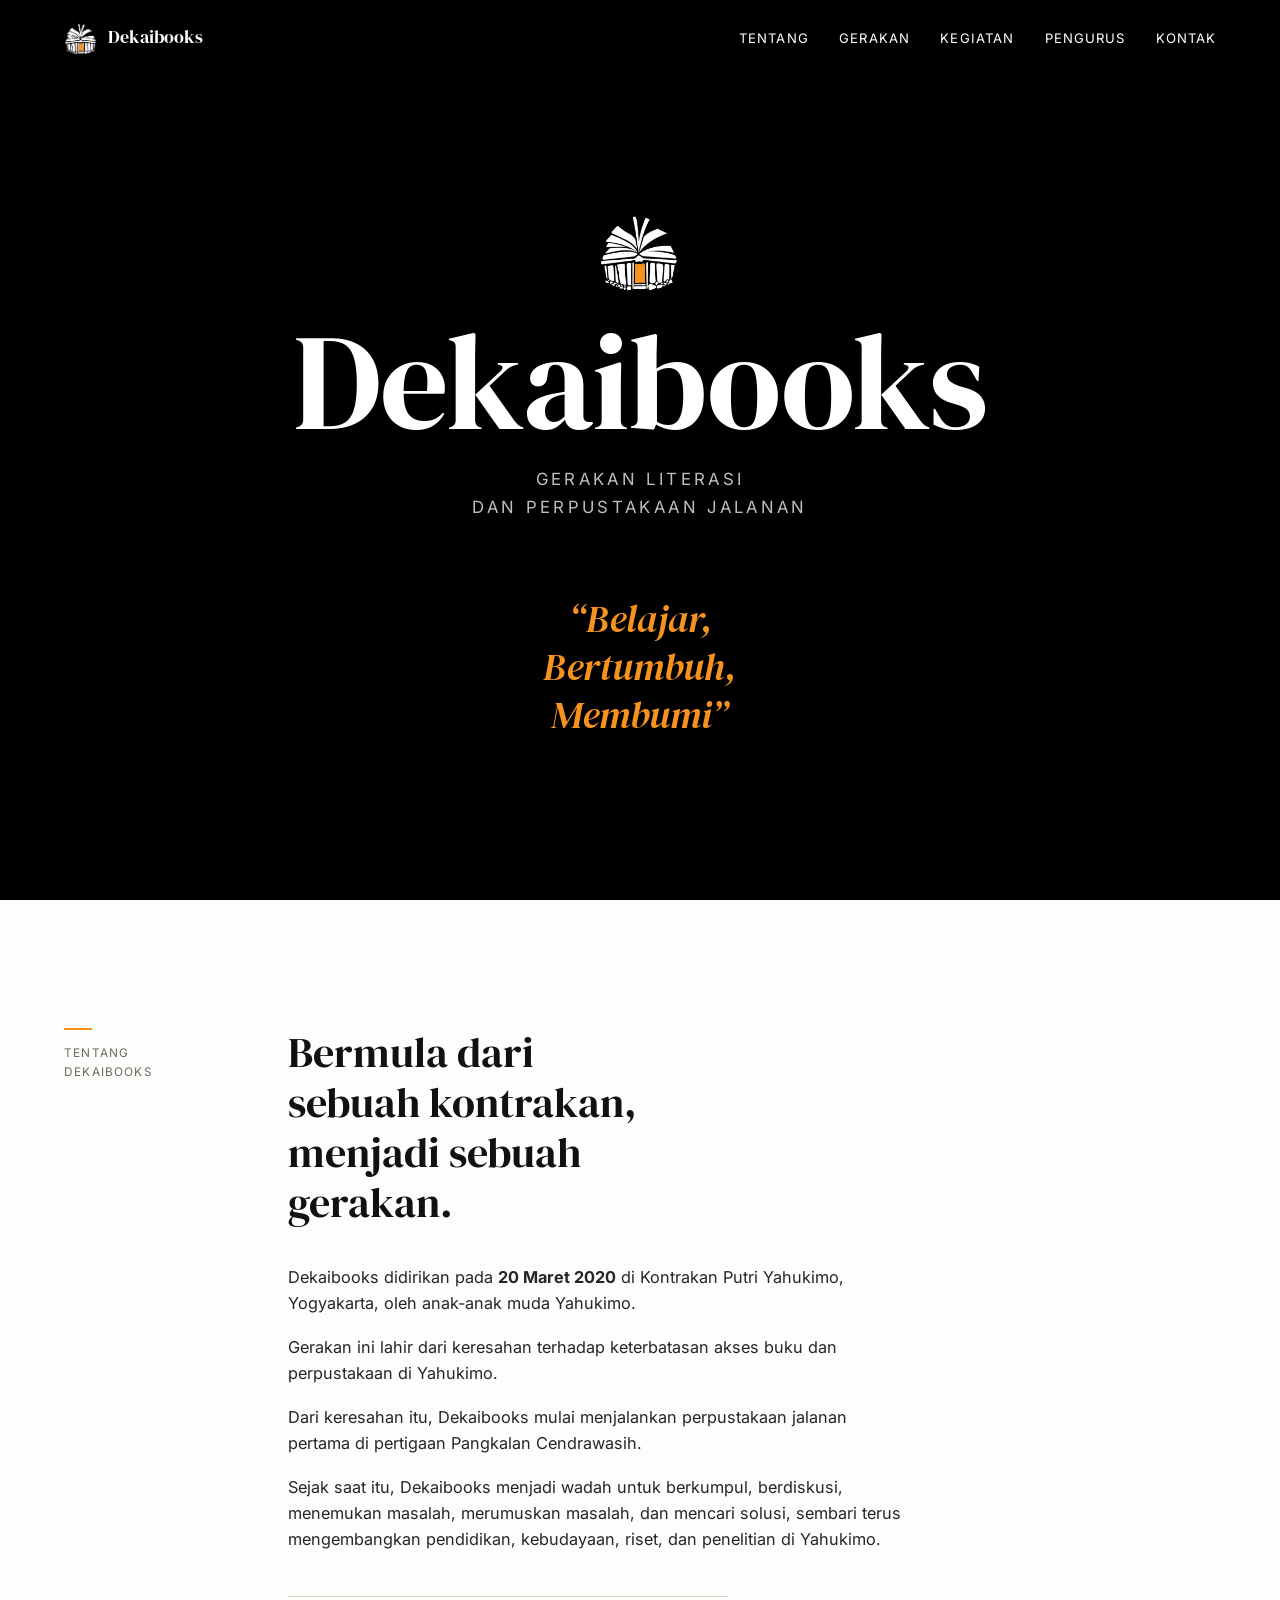
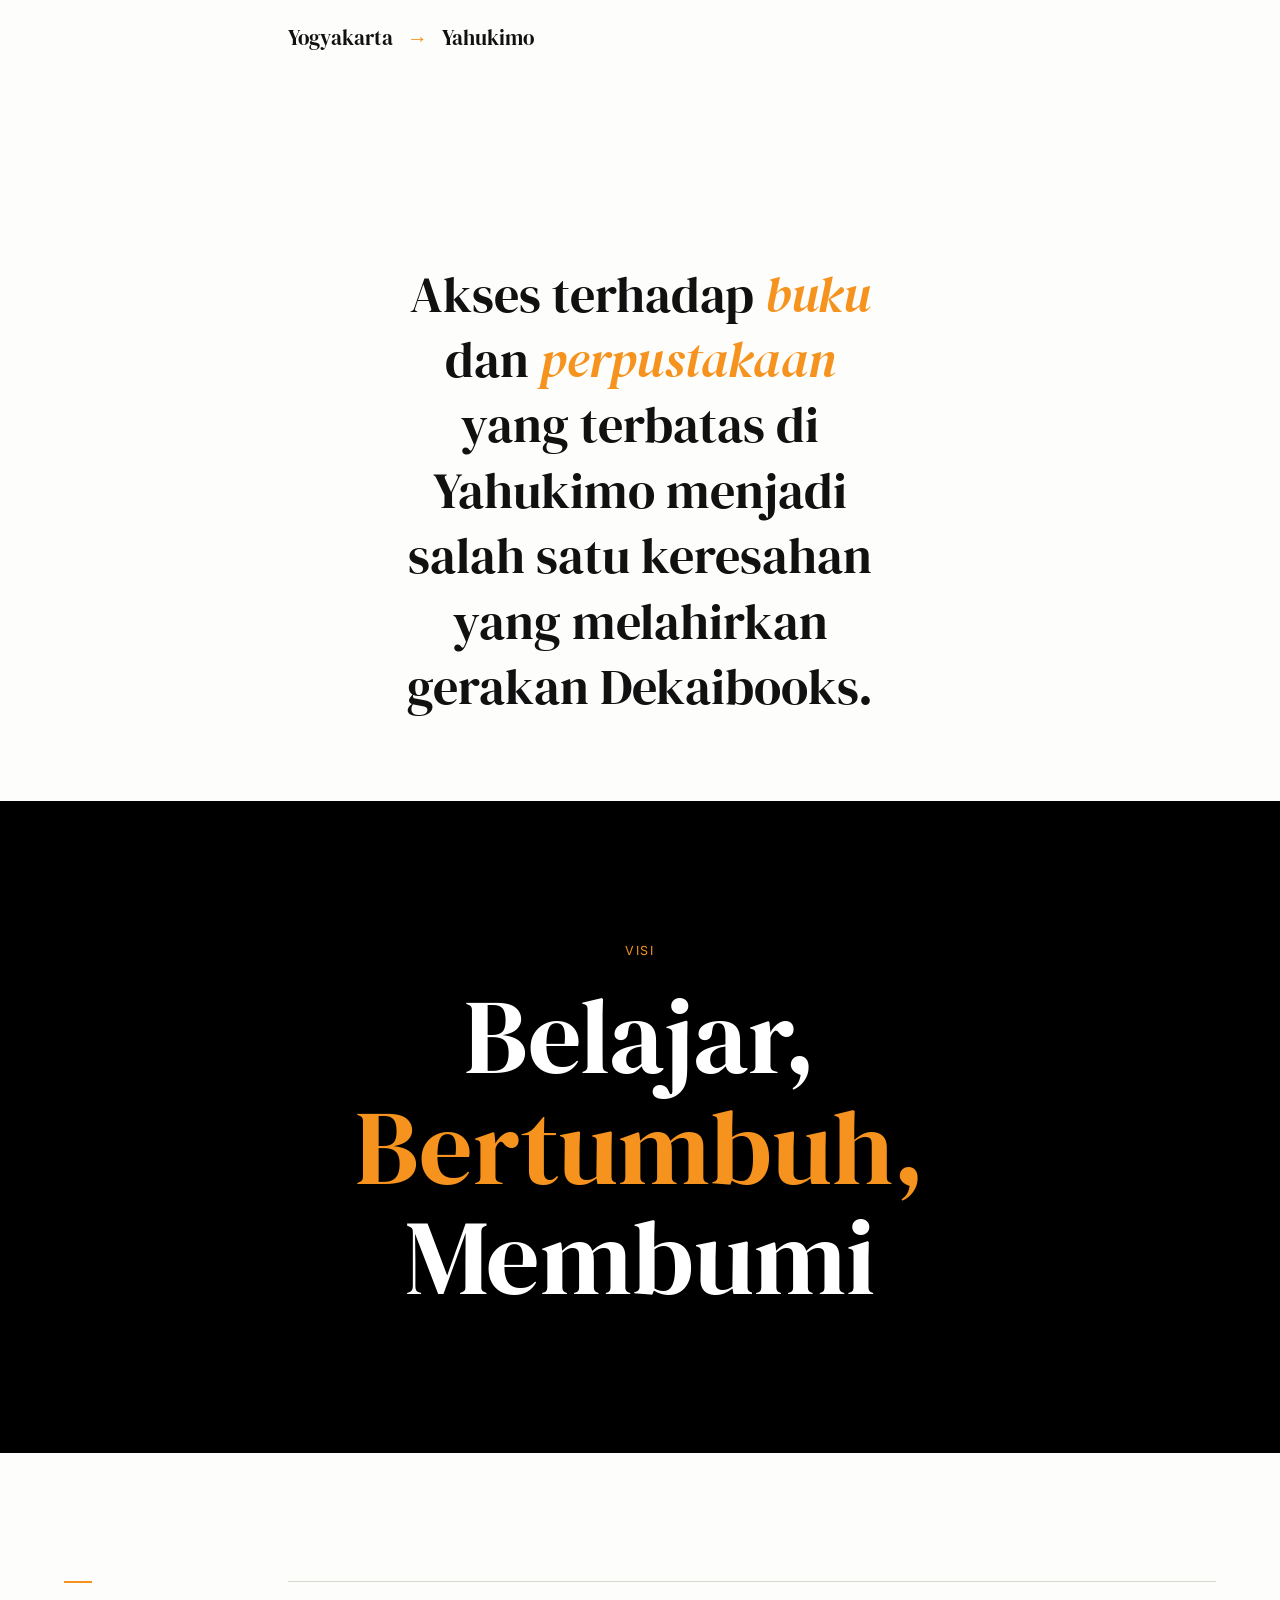
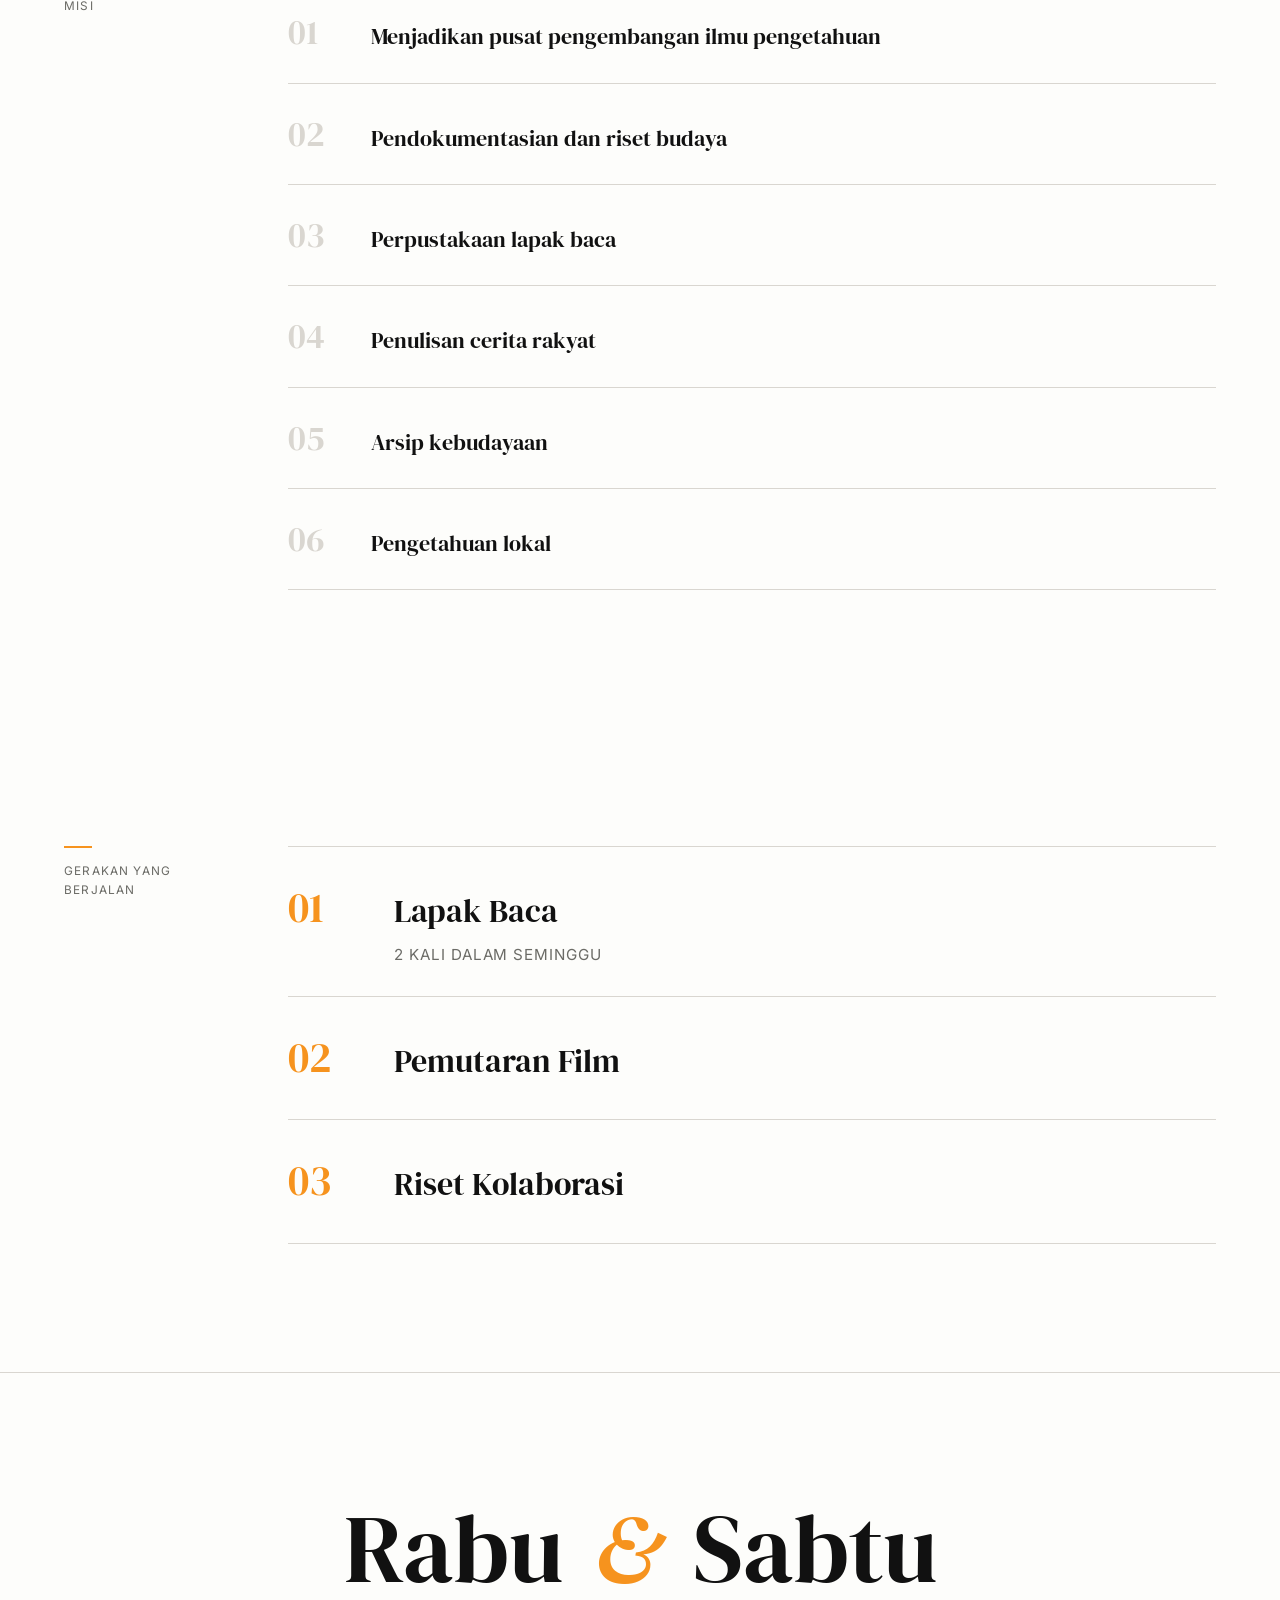
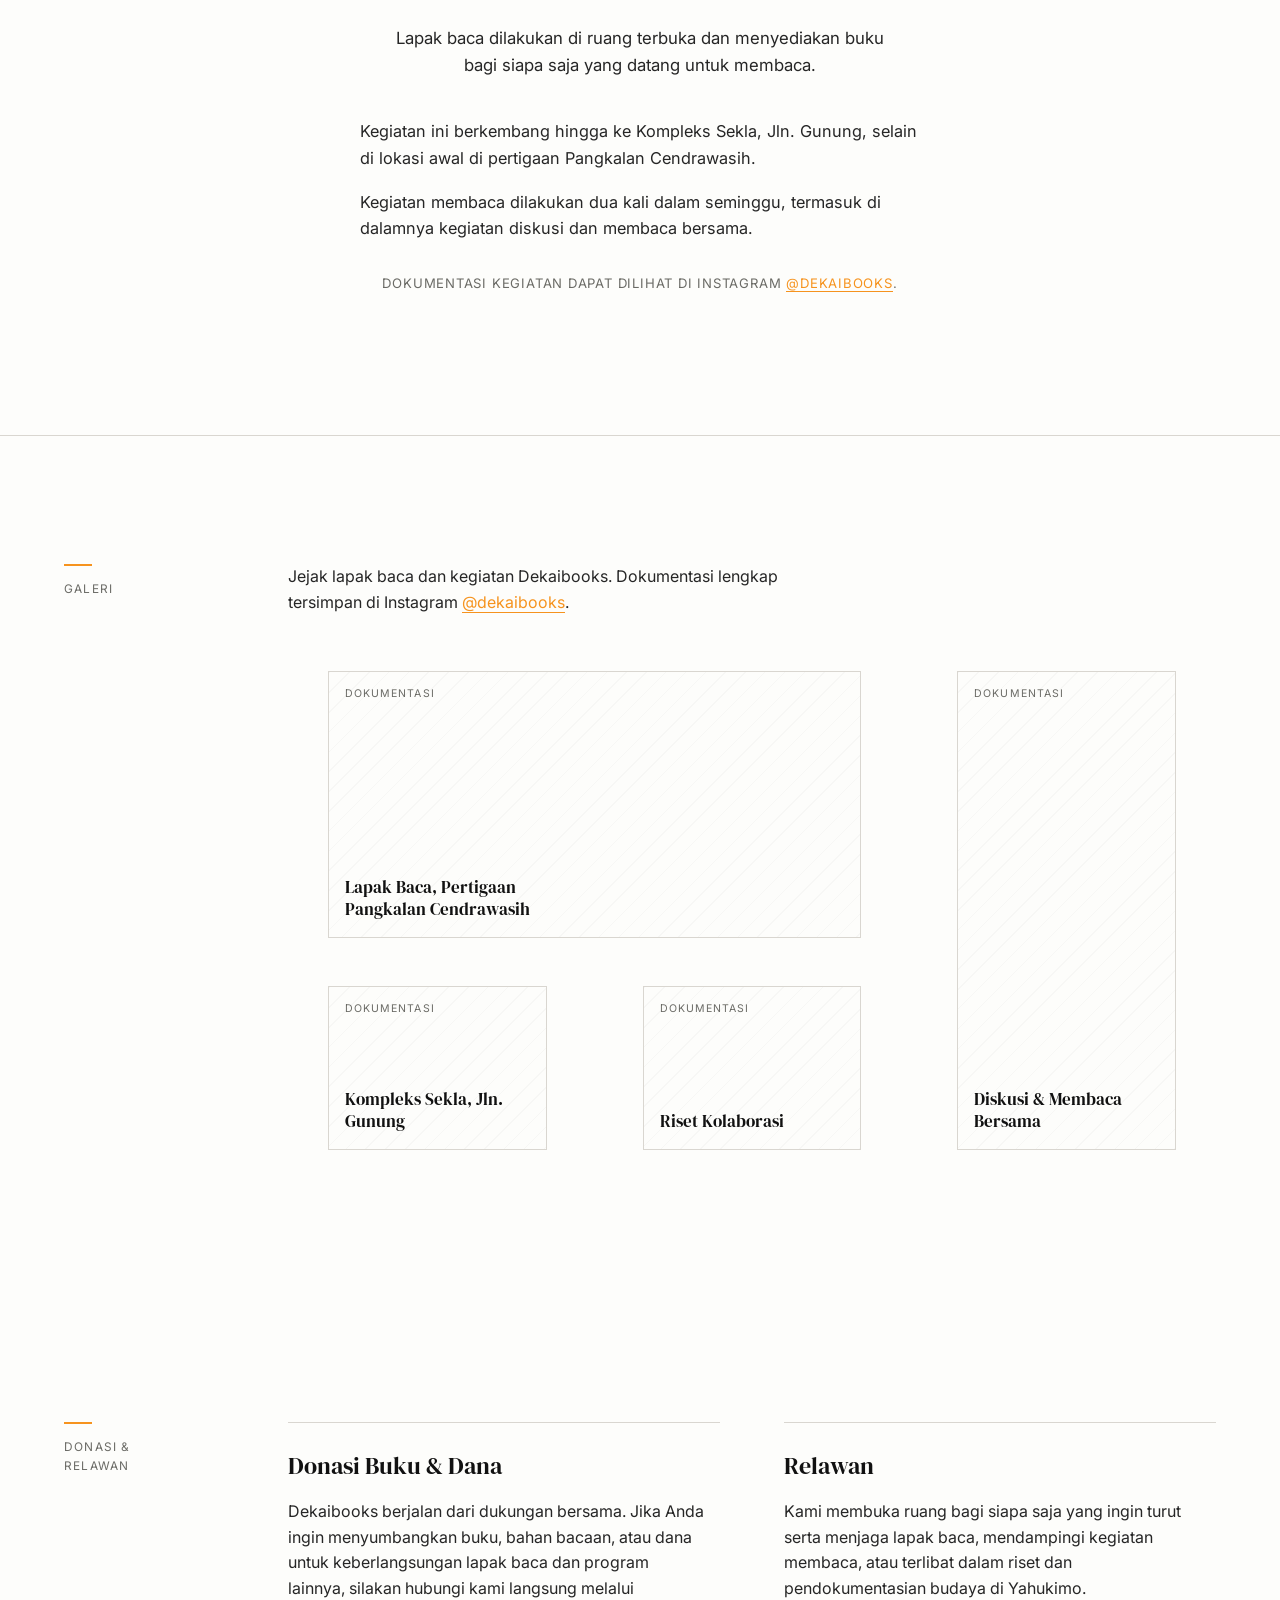
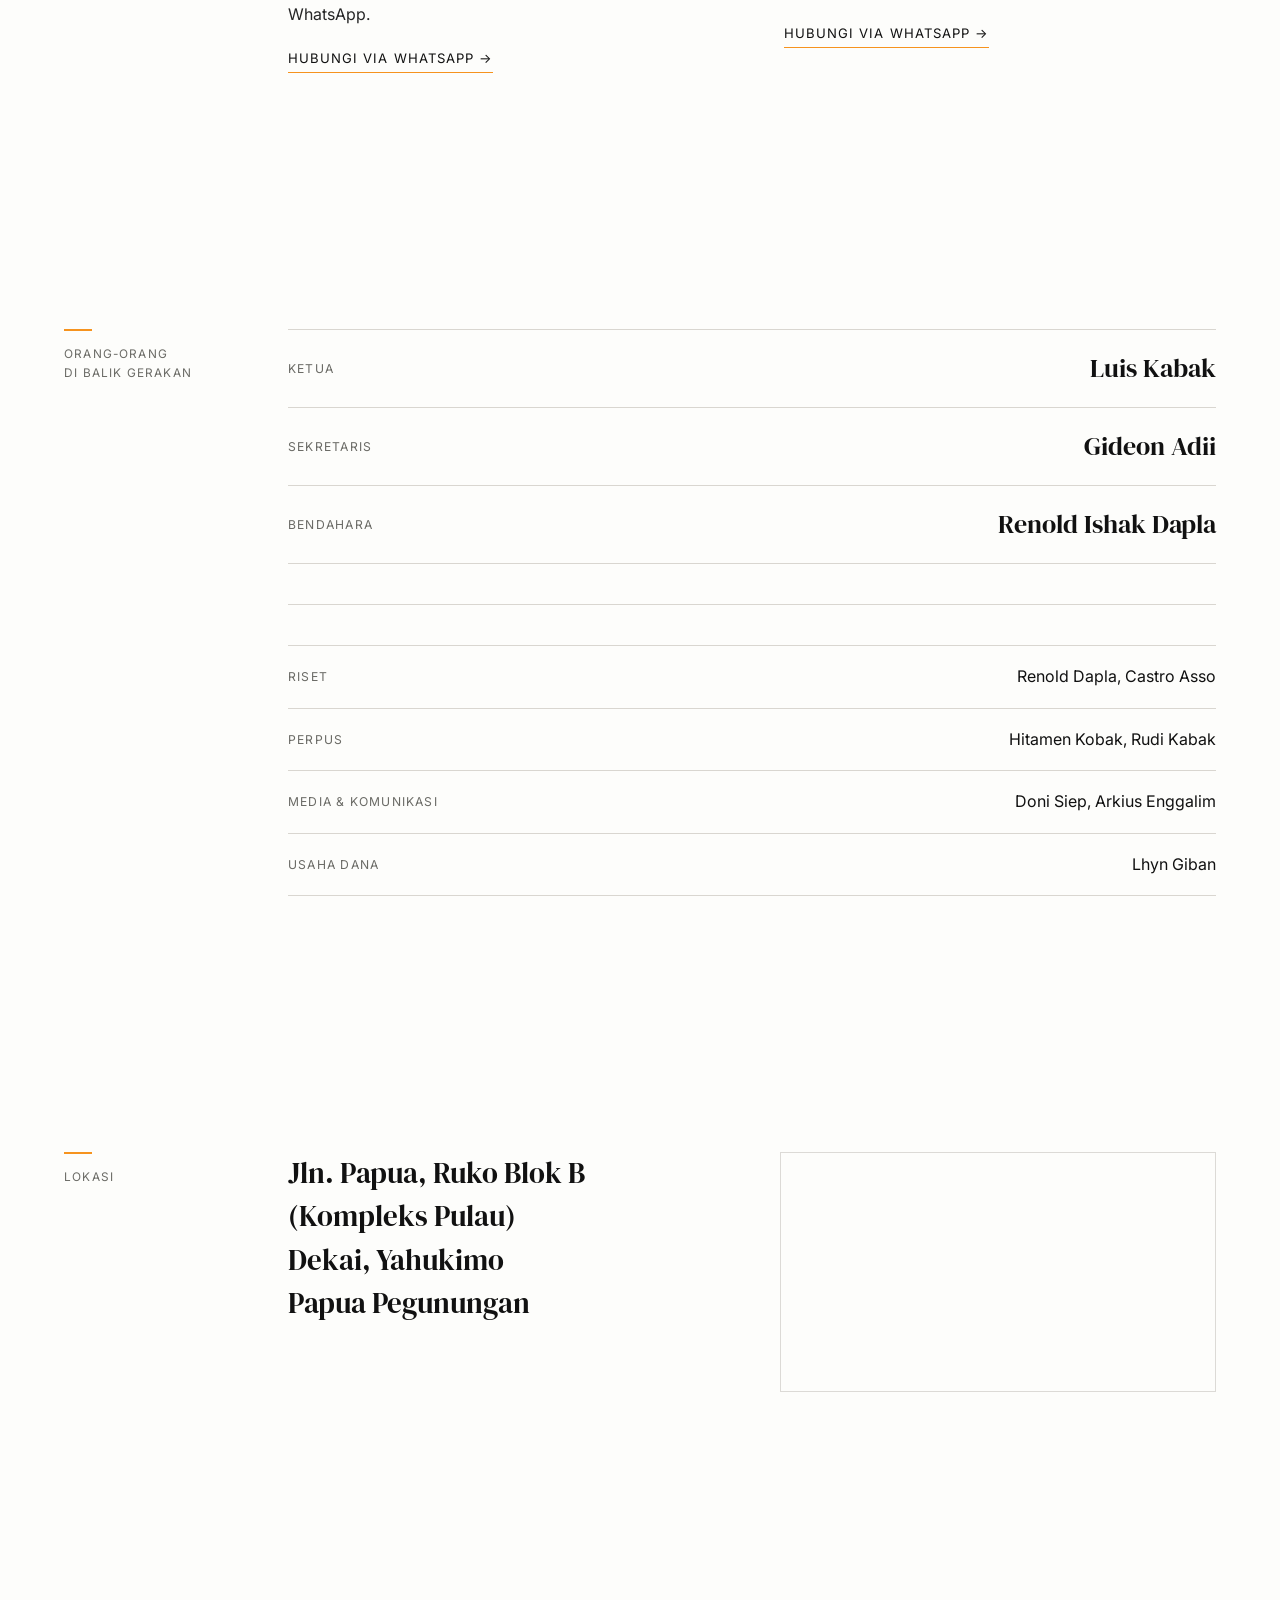
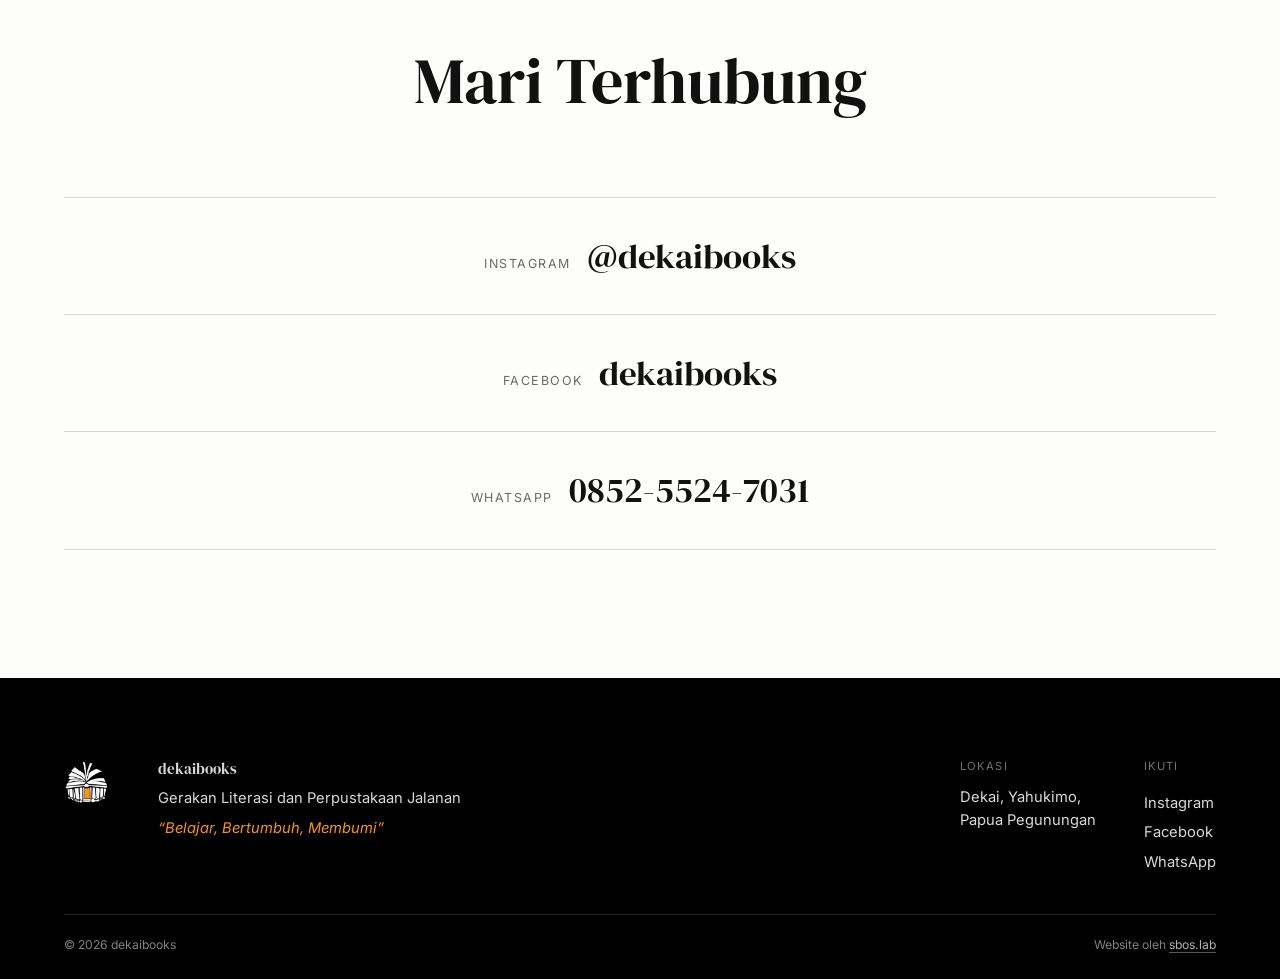
==== index.html @ f0d4ef79 "first commit" ====
<!DOCTYPE html>
<html lang="id">
<head>
<meta charset="UTF-8">
<meta name="viewport" content="width=device-width, initial-scale=1.0">
<title>Dekaibooks | Gerakan Literasi dan Perpustakaan Jalanan</title>
<meta name="description" content="Dekaibooks adalah gerakan literasi dan perpustakaan jalanan yang didirikan pada 20 Maret 2020 oleh anak-anak muda Yahukimo. Belajar, Bertumbuh, Membumi. Berlokasi di Dekai, Yahukimo, Papua Pegunungan.">
<meta name="author" content="Dekaibooks">

<meta property="og:type" content="website">
<meta property="og:title" content="Dekaibooks | Gerakan Literasi dan Perpustakaan Jalanan">
<meta property="og:description" content="Gerakan literasi dan perpustakaan jalanan dari Yahukimo, Papua Pegunungan. Belajar, Bertumbuh, Membumi.">
<meta property="og:image" content="assets/img/logo.webp">
<meta property="og:locale" content="id_ID">

<link rel="icon" type="image/webp" href="assets/img/logo.webp">
<link rel="apple-touch-icon" href="assets/img/logo.webp">

<link rel="preconnect" href="https://fonts.googleapis.com">
<link rel="preconnect" href="https://fonts.gstatic.com" crossorigin>
<link href="https://fonts.googleapis.com/css2?family=DM+Serif+Display:ital@0;1&family=Inter:wght@400;500;600&display=swap" rel="stylesheet">

<link rel="stylesheet" href="style.css">
</head>
<body>

<a class="skip-link" href="#konten">Langsung ke konten</a>

<header class="site-header" id="site-header">
  <div class="header-inner">
    <a href="#beranda" class="brand">
      <img src="assets/img/logo.webp" alt="Dekaibooks" class="brand-logo">
      <span class="brand-name">Dekaibooks</span>
    </a>

    <button class="nav-toggle" id="nav-toggle" aria-expanded="false" aria-controls="primary-nav" aria-label="Buka menu">
      <span></span><span></span><span></span>
    </button>

    <nav class="primary-nav" id="primary-nav">
      <ol>
        <li><a href="#tentang">Tentang</a></li>
        <li><a href="#gerakan">Gerakan</a></li>
        <li><a href="#kegiatan">Kegiatan</a></li>
        <li><a href="#pengurus">Pengurus</a></li>
        <li><a href="#kontak">Kontak</a></li>
      </ol>
    </nav>
  </div>
</header>

<main id="konten">

  <!-- HERO -->
  <section class="hero" id="beranda">
    <div class="hero-main">
      <img src="assets/img/logo.webp" alt="Logo Dekaibooks" class="hero-logo">
      <h1 class="hero-title">Dekaibooks</h1>
      <p class="hero-sub">Gerakan Literasi<br>dan Perpustakaan Jalanan</p>
    </div>

    <blockquote class="hero-quote">
      <span>“Belajar,</span>
      <span>Bertumbuh,</span>
      <span>Membumi”</span>
    </blockquote>
  </section>

  <!-- TENTANG -->
  <section class="section" id="tentang">
    <div class="section-grid">
      <div class="section-side">
        <span class="section-mark"></span>
        <span class="section-label">Tentang<br>Dekaibooks</span>
      </div>
      <div class="section-body">
        <h2 class="section-title">Bermula dari sebuah kontrakan,<br>menjadi sebuah gerakan.</h2>

        <div class="article-columns">
          <p>Dekaibooks didirikan pada <strong>20 Maret 2020</strong> di Kontrakan Putri Yahukimo, Yogyakarta, oleh anak-anak muda Yahukimo.</p>

          <p>Gerakan ini lahir dari keresahan terhadap keterbatasan akses buku dan perpustakaan di Yahukimo.</p>

          <p>Dari keresahan itu, Dekaibooks mulai menjalankan perpustakaan jalanan pertama di pertigaan Pangkalan Cendrawasih.</p>

          <p>Sejak saat itu, Dekaibooks menjadi wadah untuk berkumpul, berdiskusi, menemukan masalah, merumuskan masalah, dan mencari solusi, sembari terus mengembangkan pendidikan, kebudayaan, riset, dan penelitian di Yahukimo.</p>
        </div>

        <div class="route-line">
          <span>Yogyakarta</span>
          <span class="route-arrow" aria-hidden="true">&rarr;</span>
          <span>Yahukimo</span>
        </div>
      </div>
    </div>
  </section>

  <!-- KERESAHAN QUOTE -->
  <section class="section section--quote">
    <p class="big-quote">
      Akses terhadap <span class="accent">buku</span> dan <span class="accent">perpustakaan</span> yang terbatas di Yahukimo menjadi salah satu keresahan yang melahirkan gerakan Dekaibooks.
    </p>
  </section>

  <!-- VISI -->
  <section class="section section--dark" id="gerakan">
    <span class="section-kicker">Visi</span>
    <h2 class="visi-title">
      <span>Belajar,</span>
      <span>Bertumbuh,</span>
      <span>Membumi</span>
    </h2>
  </section>

  <!-- MISI -->
  <section class="section" id="misi">
    <div class="section-grid">
      <div class="section-side">
        <span class="section-mark"></span>
        <span class="section-label">Misi</span>
      </div>
      <div class="section-body">
        <ol class="misi-list">
          <li>
            <span class="misi-num">01</span>
            <span class="misi-text">Menjadikan pusat pengembangan ilmu pengetahuan</span>
          </li>
          <li>
            <span class="misi-num">02</span>
            <span class="misi-text">Pendokumentasian dan riset budaya</span>
          </li>
          <li>
            <span class="misi-num">03</span>
            <span class="misi-text">Perpustakaan lapak baca</span>
          </li>
          <li>
            <span class="misi-num">04</span>
            <span class="misi-text">Penulisan cerita rakyat</span>
          </li>
          <li>
            <span class="misi-num">05</span>
            <span class="misi-text">Arsip kebudayaan</span>
          </li>
          <li>
            <span class="misi-num">06</span>
            <span class="misi-text">Pengetahuan lokal</span>
          </li>
        </ol>
      </div>
    </div>
  </section>

  <!-- PROGRAM -->
  <section class="section" id="program">
    <div class="section-grid">
      <div class="section-side">
        <span class="section-mark"></span>
        <span class="section-label">Gerakan yang<br>Berjalan</span>
      </div>
      <div class="section-body">
        <div class="program-row">
          <span class="program-num">01</span>
          <div class="program-info">
            <h3>Lapak Baca</h3>
            <p>2 kali dalam seminggu</p>
          </div>
        </div>
        <div class="program-row">
          <span class="program-num">02</span>
          <div class="program-info">
            <h3>Pemutaran Film</h3>
          </div>
        </div>
        <div class="program-row">
          <span class="program-num">03</span>
          <div class="program-info">
            <h3>Riset Kolaborasi</h3>
          </div>
        </div>
      </div>
    </div>
  </section>

  <!-- LAPAK BACA -->
  <section class="section section--lapak" id="kegiatan">
    <div class="lapak-days">
      <span>Rabu</span>
      <span class="lapak-and">&amp;</span>
      <span>Sabtu</span>
    </div>

    <p class="lapak-caption">
      Lapak baca dilakukan di ruang terbuka dan menyediakan buku bagi siapa saja yang datang untuk membaca.
    </p>

    <div class="article-columns lapak-detail">
      <p>Kegiatan ini berkembang hingga ke Kompleks Sekla, Jln. Gunung, selain di lokasi awal di pertigaan Pangkalan Cendrawasih.</p>
      <p>Kegiatan membaca dilakukan dua kali dalam seminggu, termasuk di dalamnya kegiatan diskusi dan membaca bersama.</p>
    </div>

    <p class="lapak-note">Dokumentasi kegiatan dapat dilihat di Instagram <a href="https://www.instagram.com/dekaibooks" target="_blank" rel="noopener">@dekaibooks</a>.</p>
  </section>

  <!-- GALERI -->
  <section class="section" id="galeri">
    <div class="section-grid">
      <div class="section-side">
        <span class="section-mark"></span>
        <span class="section-label">Galeri</span>
      </div>
      <div class="section-body">
        <p class="galeri-intro">Jejak lapak baca dan kegiatan Dekaibooks. Dokumentasi lengkap tersimpan di Instagram <a href="https://www.instagram.com/dekaibooks" target="_blank" rel="noopener">@dekaibooks</a>.</p>

        <div class="gallery-grid">
          <figure class="gallery-frame gallery-frame--wide">
            <figcaption>Lapak Baca, Pertigaan Pangkalan Cendrawasih</figcaption>
          </figure>
          <figure class="gallery-frame gallery-frame--tall">
            <figcaption>Diskusi &amp; Membaca Bersama</figcaption>
          </figure>
          <figure class="gallery-frame">
            <figcaption>Kompleks Sekla, Jln. Gunung</figcaption>
          </figure>
          <figure class="gallery-frame">
            <figcaption>Riset Kolaborasi</figcaption>
          </figure>
        </div>
      </div>
    </div>
  </section>

  <!-- DONASI & RELAWAN -->
  <section class="section" id="dukung">
    <div class="section-grid">
      <div class="section-side">
        <span class="section-mark"></span>
        <span class="section-label">Donasi &amp;<br>Relawan</span>
      </div>
      <div class="section-body">
        <div class="dukung-columns">
          <article class="dukung-item">
            <h3>Donasi Buku &amp; Dana</h3>
            <p>Dekaibooks berjalan dari dukungan bersama. Jika Anda ingin menyumbangkan buku, bahan bacaan, atau dana untuk keberlangsungan lapak baca dan program lainnya, silakan hubungi kami langsung melalui WhatsApp.</p>
            <a class="text-link" href="https://wa.me/6285255247031" target="_blank" rel="noopener">Hubungi via WhatsApp &rarr;</a>
          </article>
          <article class="dukung-item">
            <h3>Relawan</h3>
            <p>Kami membuka ruang bagi siapa saja yang ingin turut serta menjaga lapak baca, mendampingi kegiatan membaca, atau terlibat dalam riset dan pendokumentasian budaya di Yahukimo.</p>
            <a class="text-link" href="https://wa.me/6285255247031" target="_blank" rel="noopener">Hubungi via WhatsApp &rarr;</a>
          </article>
        </div>
      </div>
    </div>
  </section>

  <!-- PENGURUS -->
  <section class="section" id="pengurus">
    <div class="section-grid">
      <div class="section-side">
        <span class="section-mark"></span>
        <span class="section-label">Orang-orang<br>di Balik Gerakan</span>
      </div>
      <div class="section-body">
        <ul class="pengurus-core">
          <li><span class="pengurus-role">Ketua</span><span class="pengurus-name">Luis Kabak</span></li>
          <li><span class="pengurus-role">Sekretaris</span><span class="pengurus-name">Gideon Adii</span></li>
          <li><span class="pengurus-role">Bendahara</span><span class="pengurus-name">Renold Ishak Dapla</span></li>
        </ul>

        <hr class="rule">

        <ul class="pengurus-bidang">
          <li>
            <span class="pengurus-role">Riset</span>
            <span class="pengurus-name">Renold Dapla, Castro Asso</span>
          </li>
          <li>
            <span class="pengurus-role">Perpus</span>
            <span class="pengurus-name">Hitamen Kobak, Rudi Kabak</span>
          </li>
          <li>
            <span class="pengurus-role">Media &amp; Komunikasi</span>
            <span class="pengurus-name">Doni Siep, Arkius Enggalim</span>
          </li>
          <li>
            <span class="pengurus-role">Usaha Dana</span>
            <span class="pengurus-name">Lhyn Giban</span>
          </li>
        </ul>
      </div>
    </div>
  </section>

  <!-- LOKASI -->
  <section class="section" id="lokasi">
    <div class="section-grid">
      <div class="section-side">
        <span class="section-mark"></span>
        <span class="section-label">Lokasi</span>
      </div>
      <div class="section-body lokasi-body">
        <address>
          Jln. Papua, Ruko Blok B<br>
          (Kompleks Pulau)<br>
          Dekai, Yahukimo<br>
          Papua Pegunungan
        </address>

        <div class="map-frame">
          <iframe
            title="Peta lokasi Dekaibooks"
            src="https://www.openstreetmap.org/export/embed.html?bbox=139.75%2C-4.25%2C139.79%2C-4.21&layer=mapnik"
            loading="lazy"
            referrerpolicy="no-referrer-when-downgrade">
          </iframe>
        </div>
      </div>
    </div>
  </section>

  <!-- KONTAK -->
  <section class="section section--kontak" id="kontak">
    <h2 class="kontak-title">Mari Terhubung</h2>

    <ul class="kontak-list">
      <li>
        <a href="https://www.instagram.com/dekaibooks" target="_blank" rel="noopener">
          <span class="kontak-label">Instagram</span>
          <span class="kontak-value">@dekaibooks</span>
        </a>
      </li>
      <li>
        <a href="https://www.facebook.com/dekaibooks/" target="_blank" rel="noopener">
          <span class="kontak-label">Facebook</span>
          <span class="kontak-value">dekaibooks</span>
        </a>
      </li>
      <li>
        <a href="https://wa.me/6285255247031" target="_blank" rel="noopener">
          <span class="kontak-label">WhatsApp</span>
          <span class="kontak-value">0852-5524-7031</span>
        </a>
      </li>
    </ul>
  </section>

</main>

<footer class="site-footer">
  <div class="footer-inner">
    <img src="assets/img/logo.webp" alt="Dekaibooks" class="footer-logo">

    <div class="footer-text">
      <p class="footer-name">dekaibooks</p>
      <p>Gerakan Literasi dan Perpustakaan Jalanan</p>
      <p class="footer-tagline">&ldquo;Belajar, Bertumbuh, Membumi&rdquo;</p>
    </div>

    <div class="footer-location">
      <span class="footer-label">Lokasi</span>
      <p>Dekai, Yahukimo,<br>Papua Pegunungan</p>
    </div>

    <div class="footer-social">
      <span class="footer-label">Ikuti</span>
      <a href="https://www.instagram.com/dekaibooks" target="_blank" rel="noopener">Instagram</a>
      <a href="https://www.facebook.com/dekaibooks/" target="_blank" rel="noopener">Facebook</a>
      <a href="https://wa.me/6285255247031" target="_blank" rel="noopener">WhatsApp</a>
    </div>
  </div>

  <div class="footer-bottom">
    <span>&copy; 2026 dekaibooks</span>
    <span class="footer-credit">Website oleh <a href="https://projectbos.web.id" target="_blank" rel="noopener">sbos.lab</a></span>
  </div>
</footer>

<!-- FLOATING SOCIAL -->
<div class="float-social" id="float-social">
  <a href="https://wa.me/6285255247031" target="_blank" rel="noopener" class="float-btn float-btn--wa" aria-label="Chat WhatsApp">
    <svg viewBox="0 0 24 24" aria-hidden="true"><path d="M17.5 14.4c-.3-.1-1.7-.9-2-.9-.3-.1-.5-.1-.7.1-.2.3-.8.9-.9 1.1-.2.2-.3.2-.6.1-.3-.1-1.2-.5-2.3-1.5-.9-.8-1.4-1.7-1.6-2-.2-.3 0-.5.1-.6.1-.1.3-.3.4-.5.1-.1.2-.3.3-.4.1-.2 0-.4 0-.5C10.1 9 9.6 7.8 9.4 7.3c-.2-.4-.4-.4-.6-.4h-.5c-.2 0-.5.1-.7.3-.3.3-1 1-1 2.4s1 2.8 1.2 3c.1.2 2 3.1 4.9 4.3.7.3 1.2.5 1.6.6.7.2 1.3.2 1.8.1.5-.1 1.7-.7 2-1.4.2-.7.2-1.2.1-1.4-.1-.1-.3-.2-.6-.3z"/><path d="M12 2C6.5 2 2 6.5 2 12c0 1.9.5 3.7 1.5 5.3L2 22l4.8-1.5c1.5.8 3.3 1.3 5.2 1.3 5.5 0 10-4.5 10-10S17.5 2 12 2zm0 18.2c-1.7 0-3.4-.5-4.8-1.3l-.3-.2-3.1.9.9-3-.2-.3C3.6 14.6 3 13.3 3 12c0-5 4-9 9-9s9 4 9 9-4 9-9 9z"/></svg>
  </a>
  <a href="https://www.instagram.com/dekaibooks" target="_blank" rel="noopener" class="float-btn float-btn--ig" aria-label="Instagram Dekaibooks">
    <svg viewBox="0 0 24 24" aria-hidden="true"><rect x="3" y="3" width="18" height="18" rx="5" fill="none" stroke="currentColor" stroke-width="1.6"/><circle cx="12" cy="12" r="4.2" fill="none" stroke="currentColor" stroke-width="1.6"/><circle cx="17.3" cy="6.7" r="1.1"/></svg>
  </a>
  <a href="https://www.facebook.com/dekaibooks/" target="_blank" rel="noopener" class="float-btn float-btn--fb" aria-label="Facebook Dekaibooks">
    <svg viewBox="0 0 24 24" aria-hidden="true"><path d="M14.5 21v-7.5H17l.4-3H14.5V8.4c0-.9.2-1.5 1.5-1.5H17.5V4.2C17.2 4.1 16.2 4 15 4c-2.4 0-4 1.5-4 4.1V10.5H8.5v3H11V21h3.5z"/></svg>
  </a>
</div>

<script src="script.js"></script>
</body>
</html>
---- style.css ----
/* ==========================================================================
   Dekaibooks · Editorial / Literary Community Profile
   ========================================================================== */

:root {
  --orange: #f6931e;
  --black: #000000;
  --white: #ffffff;
  --ink: #111111;
  --paper: #fdfdfb;
  --line: #d9d6d0;
  --muted: #6b6b66;

  --font-head: "DM Serif Display", "Georgia", serif;
  --font-body: "Inter", -apple-system, BlinkMacSystemFont, sans-serif;

  --gutter: clamp(20px, 5vw, 64px);
  --header-h: 76px;
  --ease: cubic-bezier(.22, .61, .36, 1);
}

* { box-sizing: border-box; }

html {
  scroll-behavior: smooth;
}

body {
  margin: 0;
  background: var(--paper);
  color: var(--ink);
  font-family: var(--font-body);
  font-size: 16px;
  line-height: 1.6;
  -webkit-font-smoothing: antialiased;
  overflow-x: hidden;
}

img { max-width: 100%; display: block; }

a { color: inherit; text-decoration: none; }

ul, ol { margin: 0; padding: 0; list-style: none; }

h1, h2, h3 {
  font-family: var(--font-head);
  font-weight: 400;
  margin: 0;
}

address { font-style: normal; }

.skip-link {
  position: absolute;
  left: -9999px;
  top: 0;
  background: var(--orange);
  color: var(--black);
  padding: 10px 16px;
  z-index: 999;
}
.skip-link:focus { left: 12px; top: 12px; }

/* ---------------------------------- Header ---------------------------------- */

.site-header {
  position: fixed;
  top: 0; left: 0; right: 0;
  z-index: 200;
  height: var(--header-h);
  background: var(--black);
  color: var(--white);
  border-bottom: 1px solid transparent;
  transition: border-color .4s var(--ease);
}

.site-header.is-scrolled {
  border-bottom-color: rgba(255, 255, 255, .18);
}

.header-inner {
  max-width: 1320px;
  margin: 0 auto;
  height: 100%;
  padding: 0 var(--gutter);
  display: flex;
  align-items: center;
  justify-content: space-between;
}

.brand {
  display: flex;
  align-items: center;
  gap: 10px;
}
.brand-logo {
  height: 34px;
  width: 34px;
  object-fit: contain;
}
.brand-name {
  font-family: var(--font-head);
  font-size: 1.1rem;
  letter-spacing: .01em;
}

.primary-nav ol {
  display: flex;
  gap: clamp(18px, 2.4vw, 34px);
}
.primary-nav a {
  font-size: .82rem;
  text-transform: uppercase;
  letter-spacing: .08em;
  position: relative;
  padding-bottom: 4px;
}
.primary-nav a::after {
  content: "";
  position: absolute;
  left: 0; bottom: 0;
  height: 1px;
  width: 0%;
  background: currentColor;
  transition: width .35s var(--ease);
}
.primary-nav a:hover::after,
.primary-nav a:focus-visible::after { width: 100%; }

.nav-toggle {
  display: none;
  flex-direction: column;
  justify-content: center;
  gap: 5px;
  width: 40px;
  height: 40px;
  background: none;
  border: 1px solid currentColor;
  cursor: pointer;
}
.nav-toggle span {
  display: block;
  height: 1px;
  width: 18px;
  margin: 0 auto;
  background: currentColor;
  transition: transform .3s var(--ease), opacity .3s var(--ease);
}
.nav-toggle[aria-expanded="true"] span:nth-child(1) { transform: translateY(6px) rotate(45deg); }
.nav-toggle[aria-expanded="true"] span:nth-child(2) { opacity: 0; }
.nav-toggle[aria-expanded="true"] span:nth-child(3) { transform: translateY(-6px) rotate(-45deg); }

/* ---------------------------------- Hero ---------------------------------- */

.hero {
  position: relative;
  min-height: 100svh;
  background: var(--black);
  color: var(--white);
  display: flex;
  flex-direction: column;
  align-items: center;
  justify-content: center;
  gap: clamp(28px, 6vw, 56px);
  padding: calc(var(--header-h) + 28px) var(--gutter) 56px;
}

.hero-main {
  text-align: center;
  padding: 0;
}
.hero-logo {
  height: 84px;
  width: 84px;
  object-fit: contain;
  margin: 0 auto 24px;
  opacity: 0;
  transform: translateY(10px);
  animation: fadeUp .8s var(--ease) .1s forwards;
}
.hero-title {
  font-size: clamp(3.2rem, 11vw, 8.5rem);
  line-height: .95;
  letter-spacing: -.01em;
  opacity: 0;
  transform: translateY(16px);
  animation: fadeUp .8s var(--ease) .25s forwards;
}
.hero-sub {
  margin-top: 18px;
  font-family: var(--font-body);
  font-size: clamp(.85rem, 1.6vw, 1.05rem);
  text-transform: uppercase;
  letter-spacing: .2em;
  line-height: 1.7;
  color: rgba(255,255,255,.75);
  opacity: 0;
  transform: translateY(16px);
  animation: fadeUp .8s var(--ease) .4s forwards;
}

.hero-quote {
  margin: 0 auto;
  text-align: center;
  font-family: var(--font-head);
  font-style: italic;
  font-size: clamp(1.4rem, 3.4vw, 2.4rem);
  line-height: 1.25;
  color: var(--orange);
  display: flex;
  flex-direction: column;
}

@keyframes fadeUp {
  to { opacity: 1; transform: translateY(0); }
}

/* ---------------------------------- Section shell ---------------------------------- */

.section {
  padding: clamp(64px, 11vw, 128px) var(--gutter);
  max-width: 1320px;
  margin: 0 auto;
}

.section-grid {
  display: grid;
  grid-template-columns: 160px 1fr;
  gap: clamp(24px, 5vw, 72px);
}

.section-side {
  display: flex;
  flex-direction: column;
  gap: 14px;
}
.section-mark {
  width: 28px;
  height: 2px;
  background: var(--orange);
}
.section-label {
  font-size: .74rem;
  text-transform: uppercase;
  letter-spacing: .1em;
  color: var(--muted);
}
.section-kicker {
  display: block;
  font-size: .78rem;
  text-transform: uppercase;
  letter-spacing: .14em;
  color: var(--orange);
  margin-bottom: 20px;
}

.section-title {
  font-size: clamp(1.7rem, 3.4vw, 2.6rem);
  line-height: 1.2;
  max-width: 18ch;
  margin-bottom: 36px;
}

.article-columns {
  columns: 1;
  max-width: 62ch;
}
.article-columns p {
  margin: 0 0 1.1em;
  font-size: 1.02rem;
  color: #262626;
}
.article-columns p:last-child { margin-bottom: 0; }

.route-line {
  margin-top: 44px;
  display: flex;
  align-items: center;
  gap: 14px;
  font-family: var(--font-head);
  font-size: 1.3rem;
  padding-top: 24px;
  border-top: 1px solid var(--line);
  max-width: 40ch;
}
.route-arrow { color: var(--orange); }

.rule {
  border: none;
  border-top: 1px solid var(--line);
  margin: 40px 0;
}

/* fade-in-on-scroll target */
.reveal {
  opacity: 0;
  transform: translateY(22px);
  transition: opacity .6s var(--ease), transform .6s var(--ease);
}
.reveal.is-visible {
  opacity: 1;
  transform: translateY(0);
}

/* ---------------------------------- Quote section ---------------------------------- */

.section--quote {
  padding-top: clamp(40px, 8vw, 80px);
  padding-bottom: clamp(40px, 8vw, 80px);
}
.big-quote {
  font-family: var(--font-head);
  font-size: clamp(1.6rem, 4.6vw, 3.1rem);
  line-height: 1.32;
  max-width: 20ch;
  margin: 0 auto;
  text-align: center;
}
.big-quote .accent {
  color: var(--orange);
  font-style: italic;
}

/* ---------------------------------- Visi (dark) ---------------------------------- */

.section--dark {
  max-width: none;
  background: var(--black);
  color: var(--white);
  text-align: center;
  padding-top: clamp(72px, 12vw, 140px);
  padding-bottom: clamp(72px, 12vw, 140px);
}
.visi-title {
  font-size: clamp(2.6rem, 9vw, 6.6rem);
  line-height: 1.05;
  display: flex;
  flex-direction: column;
  gap: 0;
}
.visi-title span:nth-child(2) { color: var(--orange); }

/* ---------------------------------- Misi ---------------------------------- */

.misi-list li {
  display: flex;
  align-items: baseline;
  gap: clamp(16px, 4vw, 40px);
  padding: 22px 0;
  border-top: 1px solid var(--line);
}
.misi-list li:last-child { border-bottom: 1px solid var(--line); }
.misi-num {
  font-family: var(--font-head);
  font-size: clamp(1.6rem, 3vw, 2.2rem);
  color: var(--line);
  min-width: 2.4ch;
  transition: color .35s var(--ease);
}
.misi-text {
  font-size: clamp(1.1rem, 2vw, 1.4rem);
  font-family: var(--font-head);
}
.misi-list li:hover .misi-num,
.misi-list li:focus-within .misi-num { color: var(--orange); }

/* ---------------------------------- Program ---------------------------------- */

.program-row {
  display: flex;
  align-items: baseline;
  gap: clamp(20px, 5vw, 56px);
  padding: 28px 0;
  border-top: 1px solid var(--line);
}
.program-row:last-child { border-bottom: 1px solid var(--line); }
.program-num {
  font-family: var(--font-head);
  font-size: clamp(1.8rem, 4vw, 2.6rem);
  color: var(--orange);
  min-width: 2.4ch;
}
.program-info h3 {
  font-size: clamp(1.4rem, 3vw, 2rem);
}
.program-info p {
  margin: 6px 0 0;
  color: var(--muted);
  font-size: .95rem;
  text-transform: uppercase;
  letter-spacing: .06em;
}

/* ---------------------------------- Lapak Baca ---------------------------------- */

.section--lapak {
  text-align: center;
  border-top: 1px solid var(--line);
  border-bottom: 1px solid var(--line);
}
.lapak-days {
  font-family: var(--font-head);
  font-size: clamp(2.6rem, 9vw, 6rem);
  line-height: 1;
  display: flex;
  justify-content: center;
  align-items: center;
  gap: clamp(14px, 3vw, 30px);
  flex-wrap: wrap;
}
.lapak-and { color: var(--orange); font-style: italic; }

.lapak-caption {
  max-width: 46ch;
  margin: 28px auto 0;
  font-size: 1.05rem;
  color: #262626;
}

.lapak-detail {
  columns: 1;
  max-width: 56ch;
  margin: 40px auto 0;
  text-align: left;
}

.lapak-note {
  margin-top: 32px;
  font-size: .82rem;
  text-transform: uppercase;
  letter-spacing: .06em;
  color: var(--muted);
}
.lapak-note a {
  color: var(--orange);
  border-bottom: 1px solid currentColor;
}

/* ---------------------------------- Galeri ---------------------------------- */

.galeri-intro {
  max-width: 56ch;
  margin: 0 0 40px;
  color: #262626;
}
.galeri-intro a {
  color: var(--orange);
  border-bottom: 1px solid currentColor;
}

.gallery-grid {
  display: grid;
  grid-template-columns: 1fr 1fr 1fr;
  grid-template-areas:
    "wide wide tall"
    "a    b    tall";
  gap: clamp(10px, 2vw, 16px);
}
.gallery-frame {
  position: relative;
  border: 1px solid var(--line);
  background:
    repeating-linear-gradient(135deg, rgba(0,0,0,.025) 0 1px, transparent 1px 14px);
  min-height: 160px;
  display: flex;
  align-items: flex-end;
  padding: 16px;
}
.gallery-frame::before {
  content: "Dokumentasi";
  position: absolute;
  top: 14px;
  left: 16px;
  font-size: .66rem;
  text-transform: uppercase;
  letter-spacing: .1em;
  color: var(--muted);
}
.gallery-frame figcaption {
  font-family: var(--font-head);
  font-size: 1.05rem;
  line-height: 1.3;
  max-width: 22ch;
}
.gallery-frame--wide { grid-area: wide; aspect-ratio: 16 / 8; }
.gallery-frame--tall { grid-area: tall; }
.gallery-grid figure:nth-of-type(3) { grid-area: a; aspect-ratio: 4 / 3; }
.gallery-grid figure:nth-of-type(4) { grid-area: b; aspect-ratio: 4 / 3; }

/* ---------------------------------- Donasi & Relawan ---------------------------------- */

.dukung-columns {
  display: grid;
  grid-template-columns: 1fr 1fr;
  gap: clamp(28px, 5vw, 64px);
}
.dukung-item {
  padding-top: 24px;
  border-top: 1px solid var(--line);
}
.dukung-item h3 {
  font-size: 1.5rem;
  margin-bottom: 14px;
}
.dukung-item p {
  color: #262626;
  max-width: 42ch;
  margin: 0 0 18px;
}
.text-link {
  display: inline-block;
  font-size: .82rem;
  text-transform: uppercase;
  letter-spacing: .08em;
  border-bottom: 1px solid var(--orange);
  padding-bottom: 3px;
  transition: color .3s var(--ease), border-color .3s var(--ease);
}
.text-link:hover { color: var(--orange); }

/* ---------------------------------- Pengurus ---------------------------------- */

.pengurus-core li,
.pengurus-bidang li {
  display: flex;
  flex-wrap: wrap;
  justify-content: space-between;
  gap: 10px 24px;
  padding: 18px 0;
  border-top: 1px solid var(--line);
}
.pengurus-core li:last-child,
.pengurus-bidang li:last-child { border-bottom: 1px solid var(--line); }

.pengurus-core .pengurus-name {
  font-family: var(--font-head);
  font-size: clamp(1.2rem, 2.4vw, 1.6rem);
}
.pengurus-role {
  font-size: .76rem;
  text-transform: uppercase;
  letter-spacing: .1em;
  color: var(--muted);
  align-self: center;
}
.pengurus-bidang .pengurus-name {
  font-size: 1rem;
}
.pengurus-bidang { margin-top: 4px; }

/* ---------------------------------- Lokasi ---------------------------------- */

.lokasi-body {
  display: grid;
  grid-template-columns: 1fr 1fr;
  gap: clamp(24px, 5vw, 56px);
  align-items: start;
}
.lokasi-body address {
  font-family: var(--font-head);
  font-size: clamp(1.3rem, 2.6vw, 1.8rem);
  line-height: 1.5;
}
.map-frame {
  border: 1px solid var(--line);
  height: 240px;
  overflow: hidden;
  filter: grayscale(.35) contrast(1.05);
}
.map-frame iframe {
  width: 100%;
  height: 100%;
  border: 0;
}

/* ---------------------------------- Kontak ---------------------------------- */

.section--kontak {
  text-align: center;
  padding-top: clamp(60px, 10vw, 110px);
}
.kontak-title {
  font-size: clamp(2.2rem, 6vw, 4rem);
  margin-bottom: clamp(36px, 6vw, 64px);
}
.kontak-list li {
  border-top: 1px solid var(--line);
}
.kontak-list li:last-child { border-bottom: 1px solid var(--line); }
.kontak-list a {
  display: flex;
  justify-content: center;
  align-items: baseline;
  gap: 16px;
  padding: clamp(20px, 3.4vw, 30px) 0;
  transition: color .3s var(--ease);
}
.kontak-list a:hover { color: var(--orange); }
.kontak-label {
  font-size: .78rem;
  text-transform: uppercase;
  letter-spacing: .12em;
  color: var(--muted);
  min-width: 8ch;
  text-align: right;
}
.kontak-value {
  font-family: var(--font-head);
  font-size: clamp(1.4rem, 3.6vw, 2.2rem);
}

/* ---------------------------------- Footer ---------------------------------- */

.site-footer {
  background: var(--black);
  color: rgba(255,255,255,.85);
  padding: clamp(48px, 8vw, 80px) var(--gutter) 24px;
}
.footer-inner {
  max-width: 1320px;
  margin: 0 auto;
  display: grid;
  grid-template-columns: auto 1fr auto auto;
  gap: clamp(24px, 4vw, 48px);
  padding-bottom: 40px;
  border-bottom: 1px solid rgba(255,255,255,.15);
}
.footer-logo {
  height: 46px;
  width: 46px;
  object-fit: contain;
}
.footer-text p { margin: 0 0 6px; font-size: .92rem; }
.footer-name {
  font-family: var(--font-head);
  font-size: 1.2rem;
  text-transform: lowercase;
}
.footer-tagline { color: var(--orange); font-style: italic; }
.footer-label {
  display: block;
  font-size: .7rem;
  text-transform: uppercase;
  letter-spacing: .1em;
  color: rgba(255,255,255,.45);
  margin-bottom: 10px;
}
.footer-location p { margin: 0; font-size: .92rem; }
.footer-social { display: flex; flex-direction: column; gap: 6px; }
.footer-social a { font-size: .92rem; transition: color .3s var(--ease); }
.footer-social a:hover { color: var(--orange); }

.footer-bottom {
  max-width: 1320px;
  margin: 0 auto;
  padding-top: 20px;
  display: flex;
  flex-wrap: wrap;
  justify-content: space-between;
  gap: 8px 20px;
  font-size: .76rem;
  color: rgba(255,255,255,.5);
}
.footer-credit a {
  color: rgba(255,255,255,.7);
  border-bottom: 1px solid rgba(255,255,255,.35);
  transition: color .3s var(--ease), border-color .3s var(--ease);
}
.footer-credit a:hover {
  color: var(--orange);
  border-color: var(--orange);
}

/* ---------------------------------- Floating social ---------------------------------- */

.float-social {
  position: fixed;
  right: clamp(14px, 3vw, 28px);
  bottom: clamp(14px, 3vw, 28px);
  z-index: 150;
  display: flex;
  flex-direction: column;
  gap: 10px;
  opacity: 0;
  transform: translateY(10px);
  pointer-events: none;
  transition: opacity .4s var(--ease), transform .4s var(--ease);
}
.float-social.is-visible {
  opacity: 1;
  transform: translateY(0);
  pointer-events: auto;
}
.float-btn {
  width: 44px;
  height: 44px;
  display: flex;
  align-items: center;
  justify-content: center;
  background: var(--black);
  color: var(--white);
  border: 1px solid var(--black);
  transition: background .3s var(--ease), color .3s var(--ease), border-color .3s var(--ease);
}
.float-btn svg {
  width: 20px;
  height: 20px;
  fill: currentColor;
}
.float-btn:hover {
  background: var(--orange);
  border-color: var(--orange);
  color: var(--black);
}

/* ---------------------------------- Responsive ---------------------------------- */

@media (max-width: 860px) {
  .section-grid { grid-template-columns: 1fr; }
  .section-side { flex-direction: row; align-items: center; gap: 14px; }
  .dukung-columns { grid-template-columns: 1fr; }
  .lokasi-body { grid-template-columns: 1fr; }
  .gallery-grid {
    grid-template-columns: 1fr;
    grid-template-areas: "wide" "tall" "a" "b";
  }
  .gallery-frame--wide, .gallery-frame--tall { aspect-ratio: 4 / 3; }
  .footer-inner { grid-template-columns: 1fr 1fr; }
}

@media (max-width: 720px) {
  .nav-toggle { display: flex; }

  .primary-nav {
    position: fixed;
    top: var(--header-h);
    left: 0; right: 0;
    background: var(--black);
    border-bottom: 1px solid rgba(255, 255, 255, .18);
    transform: translateY(-8px);
    opacity: 0;
    pointer-events: none;
    transition: opacity .3s var(--ease), transform .3s var(--ease);
  }
  .primary-nav.is-open {
    opacity: 1;
    transform: translateY(0);
    pointer-events: auto;
  }
  .primary-nav ol {
    flex-direction: column;
    gap: 0;
    padding: 8px var(--gutter) 20px;
  }
  .primary-nav a {
    display: block;
    padding: 14px 0;
    border-top: 1px solid rgba(255, 255, 255, .18);
    color: var(--white);
  }

  .footer-inner { grid-template-columns: 1fr; }
  .kontak-list a { flex-direction: column; gap: 4px; }
  .kontak-label { text-align: center; }
}

@media (max-width: 480px) {
  .article-columns p,
  .lapak-caption,
  .dukung-item p { font-size: .95rem; }
}

/* Respect reduced motion */
@media (prefers-reduced-motion: reduce) {
  html { scroll-behavior: auto; }
  .reveal, .hero-logo, .hero-title, .hero-sub {
    opacity: 1 !important;
    transform: none !important;
    animation: none !important;
    transition: none !important;
  }
}
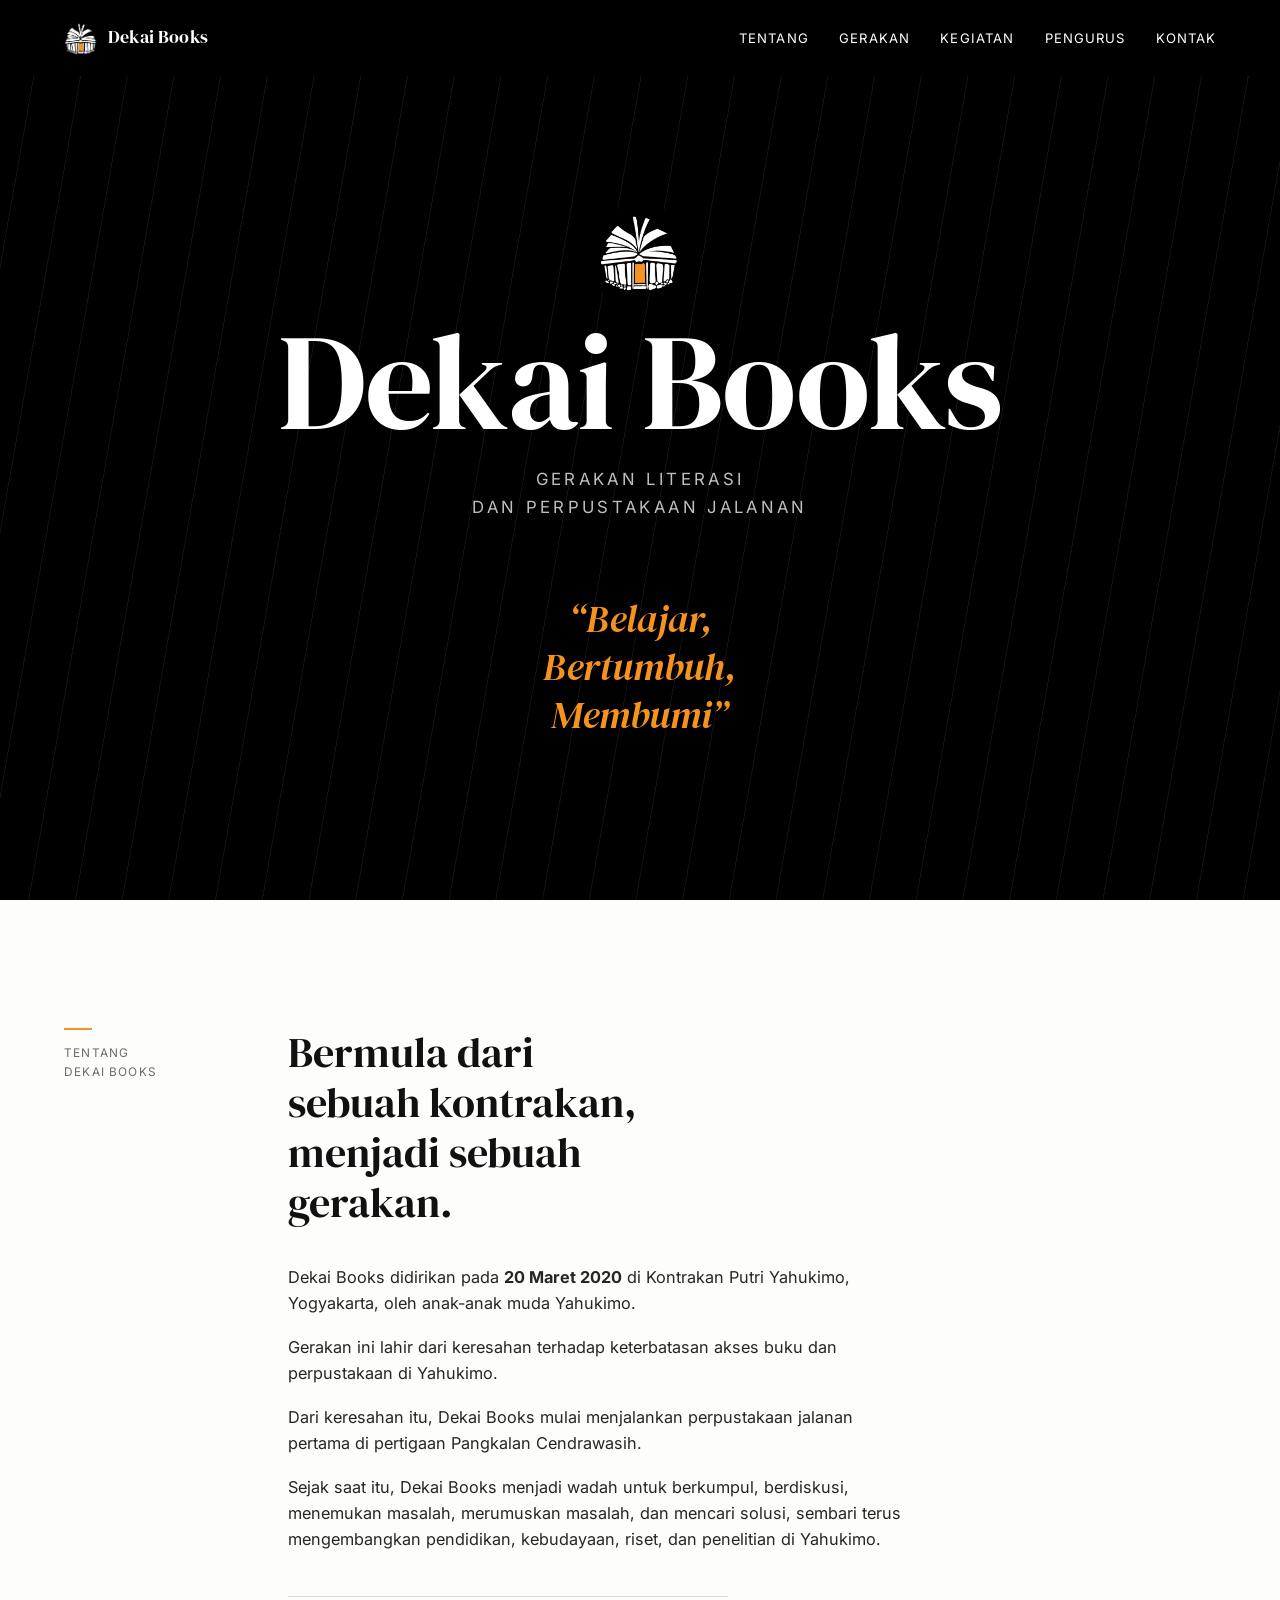
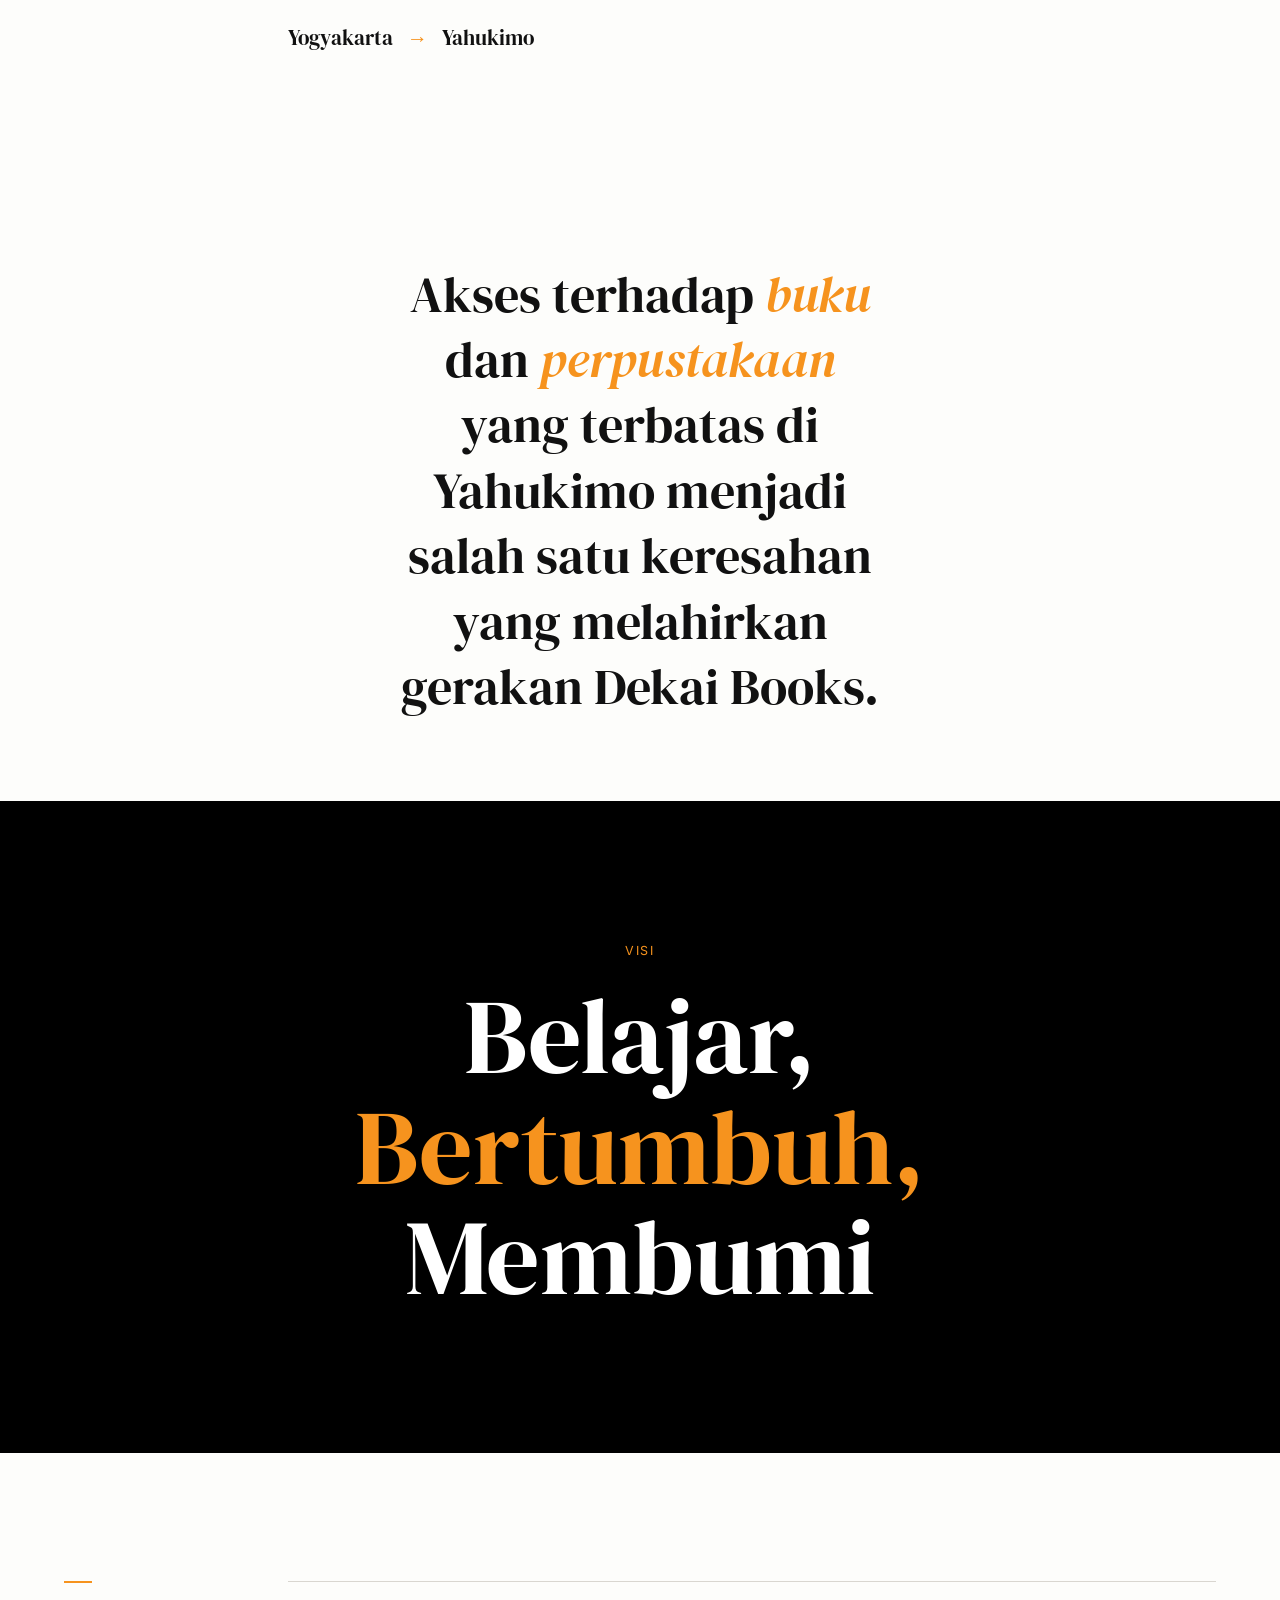
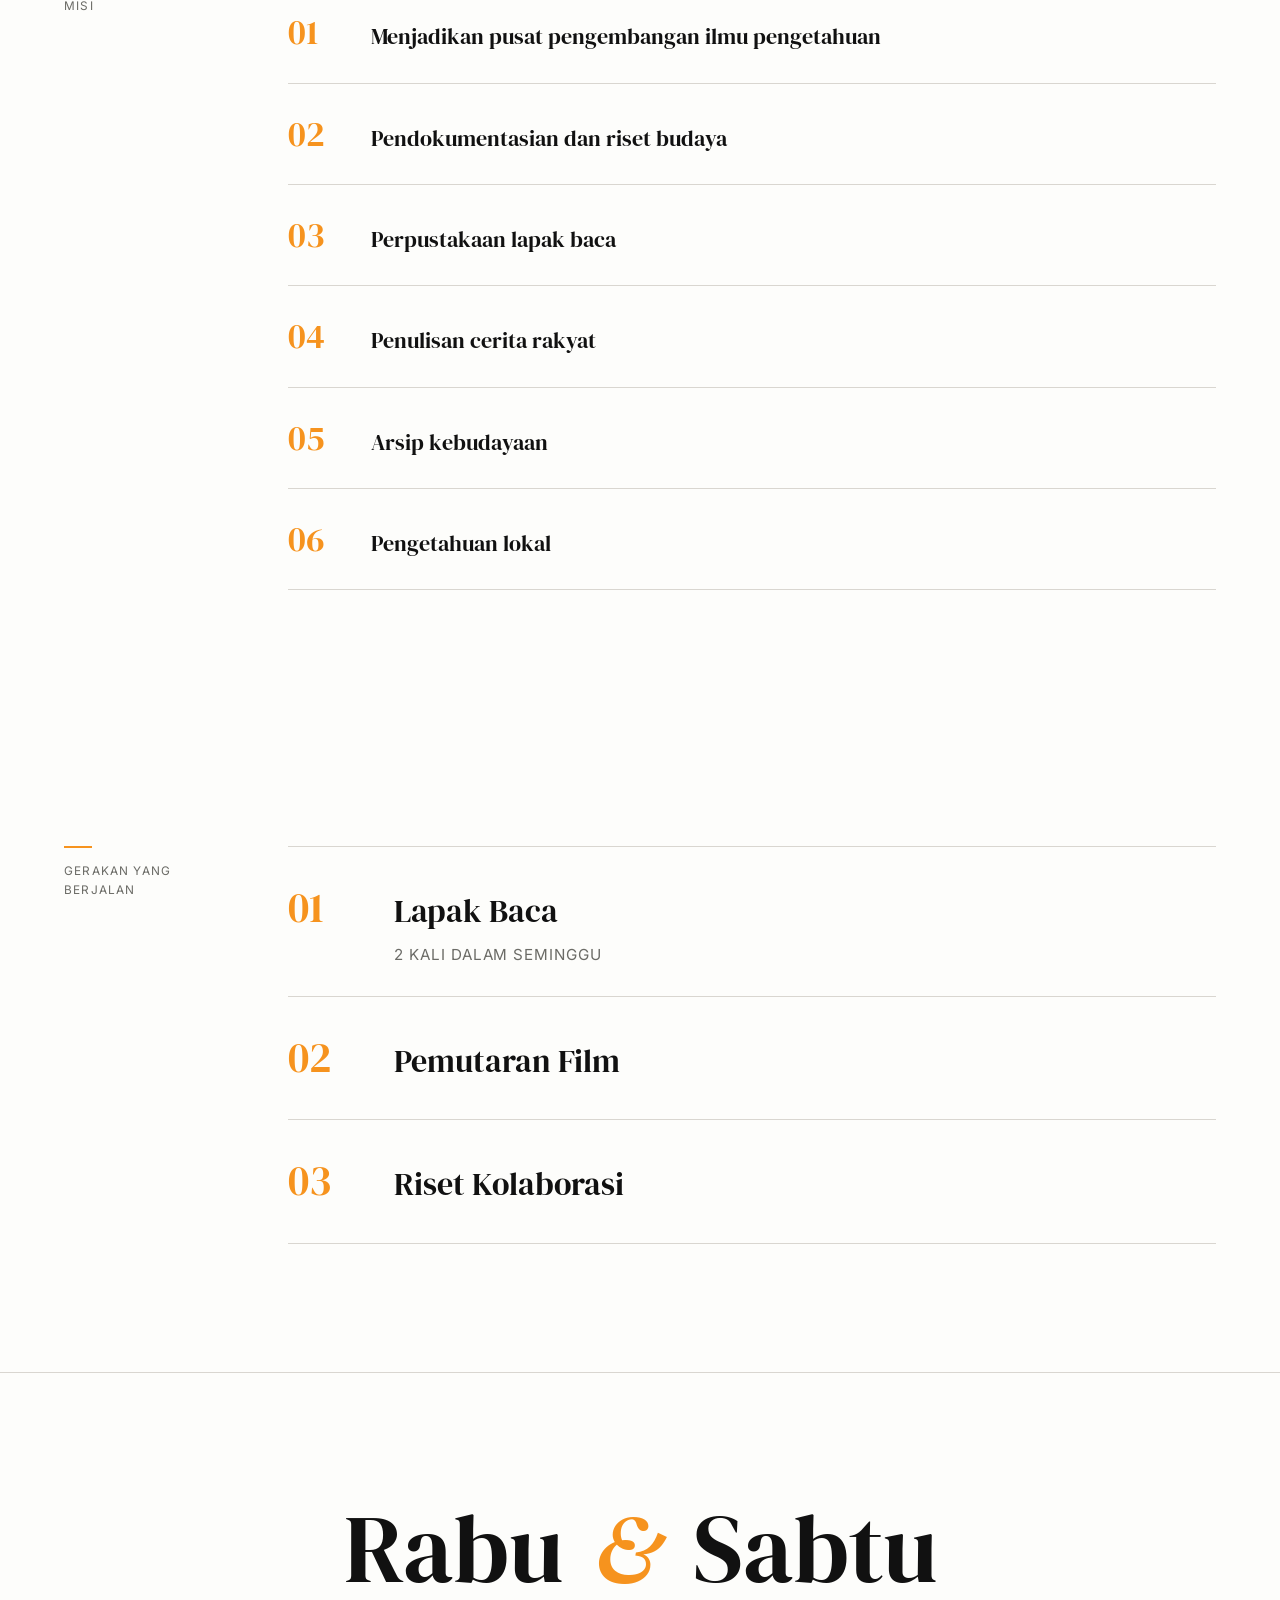
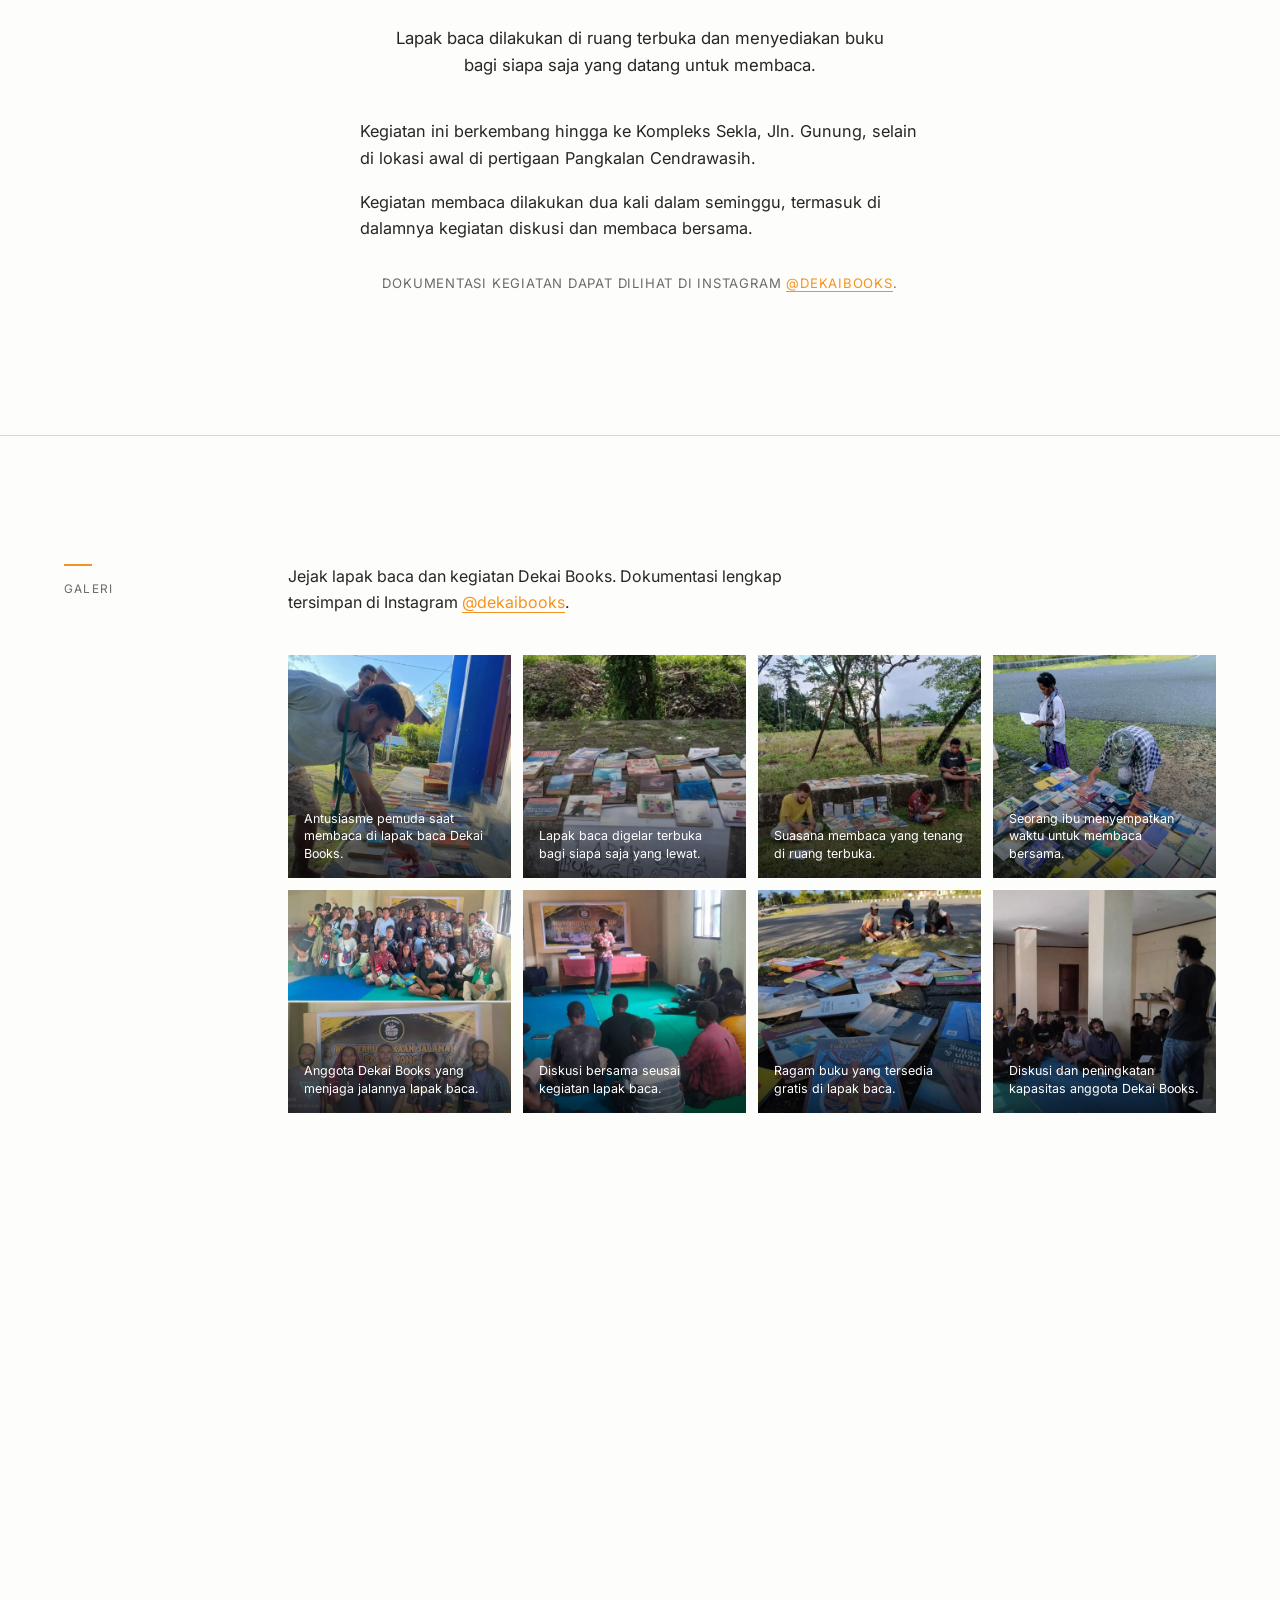
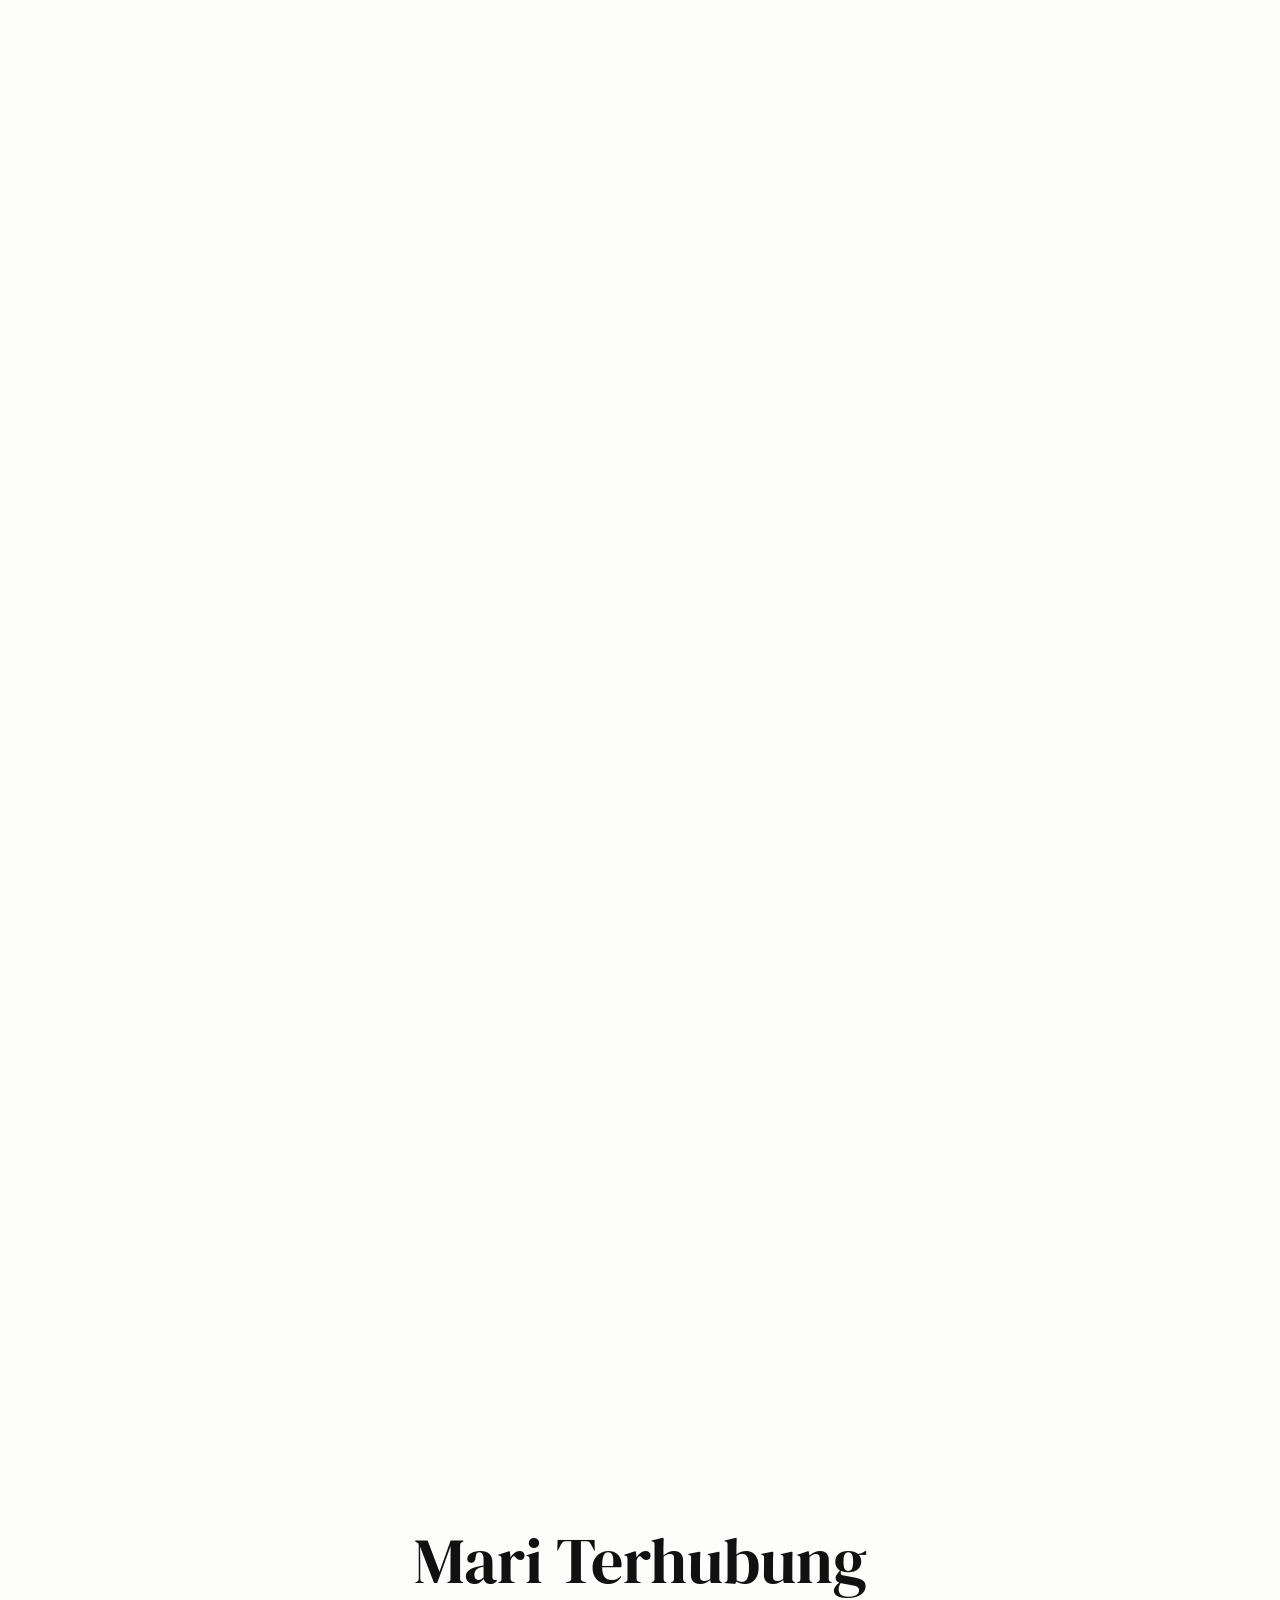
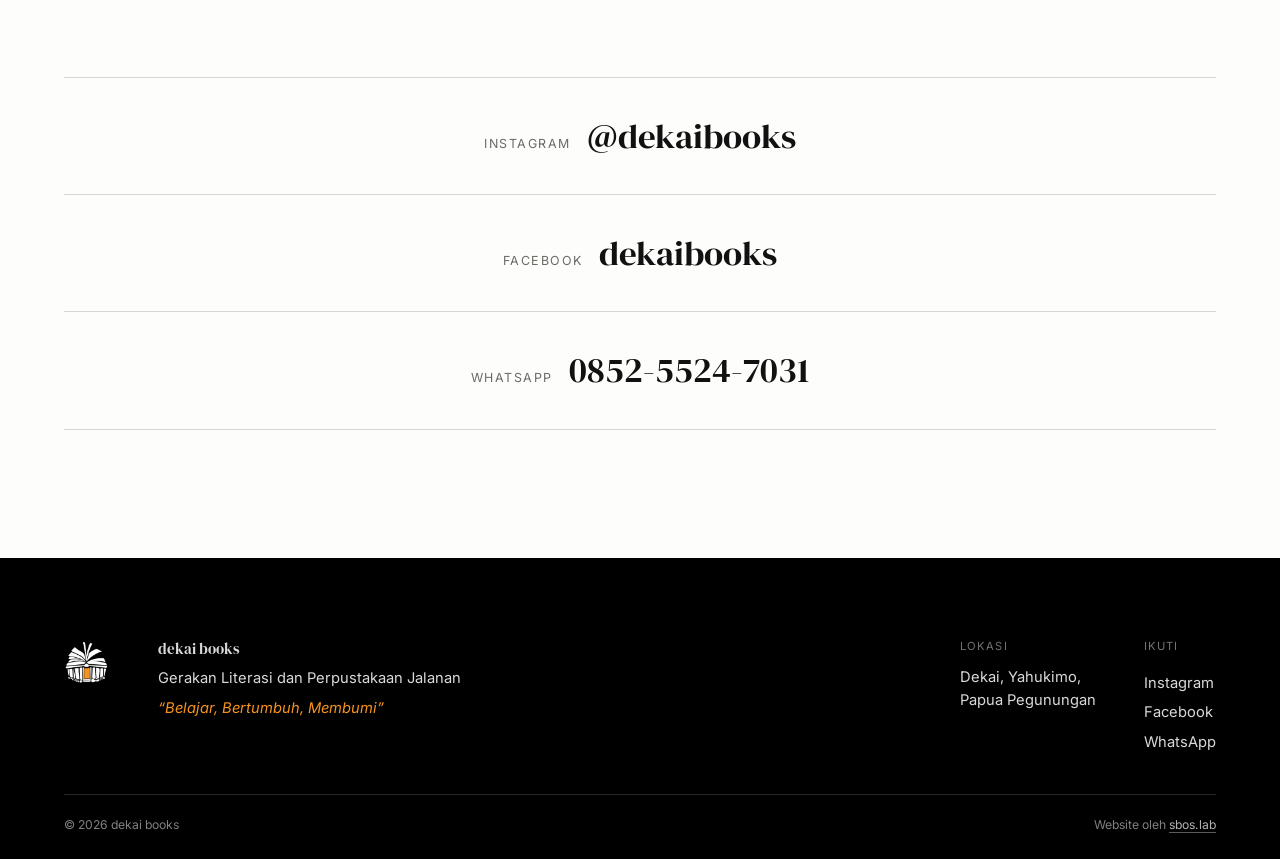
==== commit 864ee2cf: "update : directory asset, hero  and section gallery" ====
--- a/index.html
+++ b/index.html
@@ -3,12 +3,12 @@
 <head>
 <meta charset="UTF-8">
 <meta name="viewport" content="width=device-width, initial-scale=1.0">
-<title>Dekaibooks | Gerakan Literasi dan Perpustakaan Jalanan</title>
-<meta name="description" content="Dekaibooks adalah gerakan literasi dan perpustakaan jalanan yang didirikan pada 20 Maret 2020 oleh anak-anak muda Yahukimo. Belajar, Bertumbuh, Membumi. Berlokasi di Dekai, Yahukimo, Papua Pegunungan.">
-<meta name="author" content="Dekaibooks">
+<title>Dekai Books | Gerakan Literasi dan Perpustakaan Jalanan</title>
+<meta name="description" content="Dekai Books adalah gerakan literasi dan perpustakaan jalanan yang didirikan pada 20 Maret 2020 oleh anak-anak muda Yahukimo. Belajar, Bertumbuh, Membumi. Berlokasi di Dekai, Yahukimo, Papua Pegunungan.">
+<meta name="author" content="Dekai Books">
 
 <meta property="og:type" content="website">
-<meta property="og:title" content="Dekaibooks | Gerakan Literasi dan Perpustakaan Jalanan">
+<meta property="og:title" content="Dekai Books | Gerakan Literasi dan Perpustakaan Jalanan">
 <meta property="og:description" content="Gerakan literasi dan perpustakaan jalanan dari Yahukimo, Papua Pegunungan. Belajar, Bertumbuh, Membumi.">
 <meta property="og:image" content="assets/img/logo.webp">
 <meta property="og:locale" content="id_ID">
@@ -20,7 +20,7 @@
 <link rel="preconnect" href="https://fonts.gstatic.com" crossorigin>
 <link href="https://fonts.googleapis.com/css2?family=DM+Serif+Display:ital@0;1&family=Inter:wght@400;500;600&display=swap" rel="stylesheet">
 
-<link rel="stylesheet" href="style.css">
+<link rel="stylesheet" href="assets/css/style.css">
 </head>
 <body>
 
@@ -29,8 +29,8 @@
 <header class="site-header" id="site-header">
   <div class="header-inner">
     <a href="#beranda" class="brand">
-      <img src="assets/img/logo.webp" alt="Dekaibooks" class="brand-logo">
-      <span class="brand-name">Dekaibooks</span>
+      <img src="assets/img/logo.webp" alt="Dekai Books" class="brand-logo">
+      <span class="brand-name">Dekai Books</span>
     </a>
 
     <button class="nav-toggle" id="nav-toggle" aria-expanded="false" aria-controls="primary-nav" aria-label="Buka menu">
@@ -54,8 +54,8 @@
   <!-- HERO -->
   <section class="hero" id="beranda">
     <div class="hero-main">
-      <img src="assets/img/logo.webp" alt="Logo Dekaibooks" class="hero-logo">
-      <h1 class="hero-title">Dekaibooks</h1>
+      <img src="assets/img/logo.webp" alt="Logo Dekai Books" class="hero-logo">
+      <h1 class="hero-title">Dekai Books</h1>
       <p class="hero-sub">Gerakan Literasi<br>dan Perpustakaan Jalanan</p>
     </div>
 
@@ -71,19 +71,19 @@
     <div class="section-grid">
       <div class="section-side">
         <span class="section-mark"></span>
-        <span class="section-label">Tentang<br>Dekaibooks</span>
+        <span class="section-label">Tentang<br>Dekai Books</span>
       </div>
       <div class="section-body">
         <h2 class="section-title">Bermula dari sebuah kontrakan,<br>menjadi sebuah gerakan.</h2>
 
         <div class="article-columns">
-          <p>Dekaibooks didirikan pada <strong>20 Maret 2020</strong> di Kontrakan Putri Yahukimo, Yogyakarta, oleh anak-anak muda Yahukimo.</p>
+          <p>Dekai Books didirikan pada <strong>20 Maret 2020</strong> di Kontrakan Putri Yahukimo, Yogyakarta, oleh anak-anak muda Yahukimo.</p>
 
           <p>Gerakan ini lahir dari keresahan terhadap keterbatasan akses buku dan perpustakaan di Yahukimo.</p>
 
-          <p>Dari keresahan itu, Dekaibooks mulai menjalankan perpustakaan jalanan pertama di pertigaan Pangkalan Cendrawasih.</p>
-
-          <p>Sejak saat itu, Dekaibooks menjadi wadah untuk berkumpul, berdiskusi, menemukan masalah, merumuskan masalah, dan mencari solusi, sembari terus mengembangkan pendidikan, kebudayaan, riset, dan penelitian di Yahukimo.</p>
+          <p>Dari keresahan itu, Dekai Books mulai menjalankan perpustakaan jalanan pertama di pertigaan Pangkalan Cendrawasih.</p>
+
+          <p>Sejak saat itu, Dekai Books menjadi wadah untuk berkumpul, berdiskusi, menemukan masalah, merumuskan masalah, dan mencari solusi, sembari terus mengembangkan pendidikan, kebudayaan, riset, dan penelitian di Yahukimo.</p>
         </div>
 
         <div class="route-line">
@@ -98,7 +98,7 @@
   <!-- KERESAHAN QUOTE -->
   <section class="section section--quote">
     <p class="big-quote">
-      Akses terhadap <span class="accent">buku</span> dan <span class="accent">perpustakaan</span> yang terbatas di Yahukimo menjadi salah satu keresahan yang melahirkan gerakan Dekaibooks.
+      Akses terhadap <span class="accent">buku</span> dan <span class="accent">perpustakaan</span> yang terbatas di Yahukimo menjadi salah satu keresahan yang melahirkan gerakan Dekai Books.
     </p>
   </section>
 
@@ -209,21 +209,41 @@
         <span class="section-label">Galeri</span>
       </div>
       <div class="section-body">
-        <p class="galeri-intro">Jejak lapak baca dan kegiatan Dekaibooks. Dokumentasi lengkap tersimpan di Instagram <a href="https://www.instagram.com/dekaibooks" target="_blank" rel="noopener">@dekaibooks</a>.</p>
+        <p class="galeri-intro">Jejak lapak baca dan kegiatan Dekai Books. Dokumentasi lengkap tersimpan di Instagram <a href="https://www.instagram.com/dekaibooks" target="_blank" rel="noopener">@dekaibooks</a>.</p>
 
         <div class="gallery-grid">
-          <figure class="gallery-frame gallery-frame--wide">
-            <figcaption>Lapak Baca, Pertigaan Pangkalan Cendrawasih</figcaption>
-          </figure>
-          <figure class="gallery-frame gallery-frame--tall">
-            <figcaption>Diskusi &amp; Membaca Bersama</figcaption>
-          </figure>
-          <figure class="gallery-frame">
-            <figcaption>Kompleks Sekla, Jln. Gunung</figcaption>
-          </figure>
-          <figure class="gallery-frame">
-            <figcaption>Riset Kolaborasi</figcaption>
-          </figure>
+          <button class="gallery-frame" type="button" aria-label="Perbesar foto">
+            <img src="assets/img/galeri/1.webp" alt="Antusiasme pemuda saat membaca di lapak baca Dekai Books." loading="lazy">
+            <span class="gallery-caption">Antusiasme pemuda saat membaca di lapak baca Dekai Books.</span>
+          </button>
+          <button class="gallery-frame" type="button" aria-label="Perbesar foto">
+            <img src="assets/img/galeri/2.webp" alt="Lapak baca digelar terbuka bagi siapa saja yang lewat." loading="lazy">
+            <span class="gallery-caption">Lapak baca digelar terbuka bagi siapa saja yang lewat.</span>
+          </button>
+          <button class="gallery-frame" type="button" aria-label="Perbesar foto">
+            <img src="assets/img/galeri/3.webp" alt="Suasana membaca yang tenang di ruang terbuka." loading="lazy">
+            <span class="gallery-caption">Suasana membaca yang tenang di ruang terbuka.</span>
+          </button>
+          <button class="gallery-frame" type="button" aria-label="Perbesar foto">
+            <img src="assets/img/galeri/4.webp" alt="Seorang ibu menyempatkan waktu untuk membaca bersama." loading="lazy">
+            <span class="gallery-caption">Seorang ibu menyempatkan waktu untuk membaca bersama.</span>
+          </button>
+          <button class="gallery-frame" type="button" aria-label="Perbesar foto">
+            <img src="assets/img/galeri/5.webp" alt="Anggota Dekai Books yang menjaga jalannya lapak baca." loading="lazy">
+            <span class="gallery-caption">Anggota Dekai Books yang menjaga jalannya lapak baca.</span>
+          </button>
+          <button class="gallery-frame" type="button" aria-label="Perbesar foto">
+            <img src="assets/img/galeri/6.webp" alt="Diskusi bersama seusai kegiatan lapak baca." loading="lazy">
+            <span class="gallery-caption">Diskusi bersama seusai kegiatan lapak baca.</span>
+          </button>
+          <button class="gallery-frame" type="button" aria-label="Perbesar foto">
+            <img src="assets/img/galeri/7.webp" alt="Ragam buku yang tersedia gratis di lapak baca." loading="lazy">
+            <span class="gallery-caption">Ragam buku yang tersedia gratis di lapak baca.</span>
+          </button>
+          <button class="gallery-frame" type="button" aria-label="Perbesar foto">
+            <img src="assets/img/galeri/8.webp" alt="Diskusi dan peningkatan kapasitas anggota Dekai Books." loading="lazy">
+            <span class="gallery-caption">Diskusi dan peningkatan kapasitas anggota Dekai Books.</span>
+          </button>
         </div>
       </div>
     </div>
@@ -240,7 +260,7 @@
         <div class="dukung-columns">
           <article class="dukung-item">
             <h3>Donasi Buku &amp; Dana</h3>
-            <p>Dekaibooks berjalan dari dukungan bersama. Jika Anda ingin menyumbangkan buku, bahan bacaan, atau dana untuk keberlangsungan lapak baca dan program lainnya, silakan hubungi kami langsung melalui WhatsApp.</p>
+            <p>Dekai Books berjalan dari dukungan bersama. Jika Anda ingin menyumbangkan buku, bahan bacaan, atau dana untuk keberlangsungan lapak baca dan program lainnya, silakan hubungi kami langsung melalui WhatsApp.</p>
             <a class="text-link" href="https://wa.me/6285255247031" target="_blank" rel="noopener">Hubungi via WhatsApp &rarr;</a>
           </article>
           <article class="dukung-item">
@@ -305,15 +325,6 @@
           Dekai, Yahukimo<br>
           Papua Pegunungan
         </address>
-
-        <div class="map-frame">
-          <iframe
-            title="Peta lokasi Dekaibooks"
-            src="https://www.openstreetmap.org/export/embed.html?bbox=139.75%2C-4.25%2C139.79%2C-4.21&layer=mapnik"
-            loading="lazy"
-            referrerpolicy="no-referrer-when-downgrade">
-          </iframe>
-        </div>
       </div>
     </div>
   </section>
@@ -348,10 +359,10 @@
 
 <footer class="site-footer">
   <div class="footer-inner">
-    <img src="assets/img/logo.webp" alt="Dekaibooks" class="footer-logo">
+    <img src="assets/img/logo.webp" alt="Dekai Books" class="footer-logo">
 
     <div class="footer-text">
-      <p class="footer-name">dekaibooks</p>
+      <p class="footer-name">dekai books</p>
       <p>Gerakan Literasi dan Perpustakaan Jalanan</p>
       <p class="footer-tagline">&ldquo;Belajar, Bertumbuh, Membumi&rdquo;</p>
     </div>
@@ -370,7 +381,7 @@
   </div>
 
   <div class="footer-bottom">
-    <span>&copy; 2026 dekaibooks</span>
+    <span>&copy; 2026 dekai books</span>
     <span class="footer-credit">Website oleh <a href="https://projectbos.web.id" target="_blank" rel="noopener">sbos.lab</a></span>
   </div>
 </footer>
@@ -380,14 +391,25 @@
   <a href="https://wa.me/6285255247031" target="_blank" rel="noopener" class="float-btn float-btn--wa" aria-label="Chat WhatsApp">
     <svg viewBox="0 0 24 24" aria-hidden="true"><path d="M17.5 14.4c-.3-.1-1.7-.9-2-.9-.3-.1-.5-.1-.7.1-.2.3-.8.9-.9 1.1-.2.2-.3.2-.6.1-.3-.1-1.2-.5-2.3-1.5-.9-.8-1.4-1.7-1.6-2-.2-.3 0-.5.1-.6.1-.1.3-.3.4-.5.1-.1.2-.3.3-.4.1-.2 0-.4 0-.5C10.1 9 9.6 7.8 9.4 7.3c-.2-.4-.4-.4-.6-.4h-.5c-.2 0-.5.1-.7.3-.3.3-1 1-1 2.4s1 2.8 1.2 3c.1.2 2 3.1 4.9 4.3.7.3 1.2.5 1.6.6.7.2 1.3.2 1.8.1.5-.1 1.7-.7 2-1.4.2-.7.2-1.2.1-1.4-.1-.1-.3-.2-.6-.3z"/><path d="M12 2C6.5 2 2 6.5 2 12c0 1.9.5 3.7 1.5 5.3L2 22l4.8-1.5c1.5.8 3.3 1.3 5.2 1.3 5.5 0 10-4.5 10-10S17.5 2 12 2zm0 18.2c-1.7 0-3.4-.5-4.8-1.3l-.3-.2-3.1.9.9-3-.2-.3C3.6 14.6 3 13.3 3 12c0-5 4-9 9-9s9 4 9 9-4 9-9 9z"/></svg>
   </a>
-  <a href="https://www.instagram.com/dekaibooks" target="_blank" rel="noopener" class="float-btn float-btn--ig" aria-label="Instagram Dekaibooks">
+  <a href="https://www.instagram.com/dekaibooks" target="_blank" rel="noopener" class="float-btn float-btn--ig" aria-label="Instagram Dekai Books">
     <svg viewBox="0 0 24 24" aria-hidden="true"><rect x="3" y="3" width="18" height="18" rx="5" fill="none" stroke="currentColor" stroke-width="1.6"/><circle cx="12" cy="12" r="4.2" fill="none" stroke="currentColor" stroke-width="1.6"/><circle cx="17.3" cy="6.7" r="1.1"/></svg>
   </a>
-  <a href="https://www.facebook.com/dekaibooks/" target="_blank" rel="noopener" class="float-btn float-btn--fb" aria-label="Facebook Dekaibooks">
+  <a href="https://www.facebook.com/dekaibooks/" target="_blank" rel="noopener" class="float-btn float-btn--fb" aria-label="Facebook Dekai Books">
     <svg viewBox="0 0 24 24" aria-hidden="true"><path d="M14.5 21v-7.5H17l.4-3H14.5V8.4c0-.9.2-1.5 1.5-1.5H17.5V4.2C17.2 4.1 16.2 4 15 4c-2.4 0-4 1.5-4 4.1V10.5H8.5v3H11V21h3.5z"/></svg>
   </a>
 </div>
 
-<script src="script.js"></script>
+<!-- LIGHTBOX -->
+<div class="lightbox" id="lightbox" aria-hidden="true">
+  <button class="lightbox-close" id="lightbox-close" type="button" aria-label="Tutup">&times;</button>
+  <button class="lightbox-nav lightbox-prev" id="lightbox-prev" type="button" aria-label="Foto sebelumnya">&larr;</button>
+  <figure class="lightbox-figure">
+    <img class="lightbox-img" id="lightbox-img" src="" alt="">
+    <figcaption class="lightbox-caption" id="lightbox-caption"></figcaption>
+  </figure>
+  <button class="lightbox-nav lightbox-next" id="lightbox-next" type="button" aria-label="Foto berikutnya">&rarr;</button>
+</div>
+
+<script src="assets/js/script.js"></script>
 </body>
 </html>
--- a/assets/css/style.css
+++ b/assets/css/style.css
@@ -0,0 +1,875 @@
+/* ==========================================================================
+   Dekaibooks · Editorial / Literary Community Profile
+   ========================================================================== */
+
+:root {
+  --orange: #f6931e;
+  --black: #000000;
+  --white: #ffffff;
+  --ink: #111111;
+  --paper: #fdfdfb;
+  --line: #d9d6d0;
+  --muted: #6b6b66;
+
+  --font-head: "DM Serif Display", "Georgia", serif;
+  --font-body: "Inter", -apple-system, BlinkMacSystemFont, sans-serif;
+
+  --gutter: clamp(20px, 5vw, 64px);
+  --header-h: 76px;
+  --ease: cubic-bezier(.22, .61, .36, 1);
+}
+
+* { box-sizing: border-box; }
+
+html {
+  scroll-behavior: smooth;
+}
+
+body {
+  margin: 0;
+  background: var(--paper);
+  color: var(--ink);
+  font-family: var(--font-body);
+  font-size: 16px;
+  line-height: 1.6;
+  -webkit-font-smoothing: antialiased;
+  overflow-x: hidden;
+}
+
+img { max-width: 100%; display: block; }
+
+a { color: inherit; text-decoration: none; }
+
+ul, ol { margin: 0; padding: 0; list-style: none; }
+
+h1, h2, h3 {
+  font-family: var(--font-head);
+  font-weight: 400;
+  margin: 0;
+}
+
+address { font-style: normal; }
+
+.skip-link {
+  position: absolute;
+  left: -9999px;
+  top: 0;
+  background: var(--orange);
+  color: var(--black);
+  padding: 10px 16px;
+  z-index: 999;
+}
+.skip-link:focus { left: 12px; top: 12px; }
+
+/* ---------------------------------- Header ---------------------------------- */
+
+.site-header {
+  position: fixed;
+  top: 0; left: 0; right: 0;
+  z-index: 200;
+  height: var(--header-h);
+  background: var(--black);
+  color: var(--white);
+  border-bottom: 1px solid transparent;
+  transition: border-color .4s var(--ease);
+}
+
+.site-header.is-scrolled {
+  border-bottom-color: rgba(255, 255, 255, .18);
+}
+
+.header-inner {
+  max-width: 1320px;
+  margin: 0 auto;
+  height: 100%;
+  padding: 0 var(--gutter);
+  display: flex;
+  align-items: center;
+  justify-content: space-between;
+}
+
+.brand {
+  display: flex;
+  align-items: center;
+  gap: 10px;
+}
+.brand-logo {
+  height: 34px;
+  width: 34px;
+  object-fit: contain;
+}
+.brand-name {
+  font-family: var(--font-head);
+  font-size: 1.1rem;
+  letter-spacing: .01em;
+}
+
+.primary-nav ol {
+  display: flex;
+  gap: clamp(18px, 2.4vw, 34px);
+}
+.primary-nav a {
+  font-size: .82rem;
+  text-transform: uppercase;
+  letter-spacing: .08em;
+  position: relative;
+  padding-bottom: 4px;
+}
+.primary-nav a::after {
+  content: "";
+  position: absolute;
+  left: 0; bottom: 0;
+  height: 1px;
+  width: 0%;
+  background: currentColor;
+  transition: width .35s var(--ease);
+}
+.primary-nav a:hover::after,
+.primary-nav a:focus-visible::after { width: 100%; }
+
+.nav-toggle {
+  display: none;
+  flex-direction: column;
+  justify-content: center;
+  gap: 5px;
+  width: 40px;
+  height: 40px;
+  background: none;
+  border: 1px solid currentColor;
+  color: inherit;
+  cursor: pointer;
+}
+.nav-toggle span {
+  display: block;
+  height: 1px;
+  width: 18px;
+  margin: 0 auto;
+  background: currentColor;
+  transition: transform .3s var(--ease), opacity .3s var(--ease);
+}
+.nav-toggle[aria-expanded="true"] span:nth-child(1) { transform: translateY(6px) rotate(45deg); }
+.nav-toggle[aria-expanded="true"] span:nth-child(2) { opacity: 0; }
+.nav-toggle[aria-expanded="true"] span:nth-child(3) { transform: translateY(-6px) rotate(-45deg); }
+
+/* ---------------------------------- Hero ---------------------------------- */
+
+.hero {
+  position: relative;
+  min-height: 100svh;
+  background: var(--black);
+  color: var(--white);
+  display: flex;
+  flex-direction: column;
+  align-items: center;
+  justify-content: center;
+  gap: clamp(28px, 6vw, 56px);
+  padding: calc(var(--header-h) + 28px) var(--gutter) 56px;
+  overflow: hidden;
+}
+
+.hero::before {
+  content: "";
+  position: absolute;
+  inset: 0;
+  background-image: repeating-linear-gradient(
+    100deg,
+    rgba(255, 255, 255, .07) 0px,
+    rgba(255, 255, 255, .07) 1px,
+    transparent 1px,
+    transparent 46px
+  );
+  animation: heroLines 34s linear infinite;
+  pointer-events: none;
+}
+
+/* Offset equals eight full stripe periods projected onto x/y, so the loop is seamless */
+@keyframes heroLines {
+  from { background-position: 0 0; }
+  to   { background-position: 362px 64px; }
+}
+
+.hero-main, .hero-quote {
+  position: relative;
+  z-index: 1;
+}
+
+.hero-main {
+  text-align: center;
+  padding: 0;
+}
+.hero-logo {
+  height: 84px;
+  width: 84px;
+  object-fit: contain;
+  margin: 0 auto 24px;
+  opacity: 0;
+  transform: translateY(10px);
+  animation: fadeUp .8s var(--ease) .1s forwards;
+}
+.hero-title {
+  font-size: clamp(3.2rem, 11vw, 8.5rem);
+  line-height: .95;
+  letter-spacing: -.01em;
+  opacity: 0;
+  transform: translateY(16px);
+  animation: fadeUp .8s var(--ease) .25s forwards;
+}
+.hero-sub {
+  margin-top: 18px;
+  font-family: var(--font-body);
+  font-size: clamp(.85rem, 1.6vw, 1.05rem);
+  text-transform: uppercase;
+  letter-spacing: .2em;
+  line-height: 1.7;
+  color: rgba(255,255,255,.75);
+  opacity: 0;
+  transform: translateY(16px);
+  animation: fadeUp .8s var(--ease) .4s forwards;
+}
+
+.hero-quote {
+  margin: 0 auto;
+  text-align: center;
+  font-family: var(--font-head);
+  font-style: italic;
+  font-size: clamp(1.4rem, 3.4vw, 2.4rem);
+  line-height: 1.25;
+  color: var(--orange);
+  display: flex;
+  flex-direction: column;
+}
+
+@keyframes fadeUp {
+  to { opacity: 1; transform: translateY(0); }
+}
+
+/* ---------------------------------- Section shell ---------------------------------- */
+
+.section {
+  padding: clamp(64px, 11vw, 128px) var(--gutter);
+  max-width: 1320px;
+  margin: 0 auto;
+}
+
+.section-grid {
+  display: grid;
+  grid-template-columns: 160px 1fr;
+  gap: clamp(24px, 5vw, 72px);
+}
+
+.section-side {
+  display: flex;
+  flex-direction: column;
+  gap: 14px;
+}
+.section-mark {
+  width: 28px;
+  height: 2px;
+  background: var(--orange);
+}
+.section-label {
+  font-size: .74rem;
+  text-transform: uppercase;
+  letter-spacing: .1em;
+  color: var(--muted);
+}
+.section-kicker {
+  display: block;
+  font-size: .78rem;
+  text-transform: uppercase;
+  letter-spacing: .14em;
+  color: var(--orange);
+  margin-bottom: 20px;
+}
+
+.section-title {
+  font-size: clamp(1.7rem, 3.4vw, 2.6rem);
+  line-height: 1.2;
+  max-width: 18ch;
+  margin-bottom: 36px;
+}
+
+.article-columns {
+  columns: 1;
+  max-width: 62ch;
+}
+.article-columns p {
+  margin: 0 0 1.1em;
+  font-size: 1.02rem;
+  color: #262626;
+}
+.article-columns p:last-child { margin-bottom: 0; }
+
+.route-line {
+  margin-top: 44px;
+  display: flex;
+  align-items: center;
+  gap: 14px;
+  font-family: var(--font-head);
+  font-size: 1.3rem;
+  padding-top: 24px;
+  border-top: 1px solid var(--line);
+  max-width: 40ch;
+}
+.route-arrow { color: var(--orange); }
+
+.rule {
+  border: none;
+  border-top: 1px solid var(--line);
+  margin: 40px 0;
+}
+
+/* fade-in-on-scroll target */
+.reveal {
+  opacity: 0;
+  transform: translateY(22px);
+  transition: opacity .6s var(--ease), transform .6s var(--ease);
+}
+.reveal.is-visible {
+  opacity: 1;
+  transform: translateY(0);
+}
+
+/* ---------------------------------- Quote section ---------------------------------- */
+
+.section--quote {
+  padding-top: clamp(40px, 8vw, 80px);
+  padding-bottom: clamp(40px, 8vw, 80px);
+}
+.big-quote {
+  font-family: var(--font-head);
+  font-size: clamp(1.6rem, 4.6vw, 3.1rem);
+  line-height: 1.32;
+  max-width: 20ch;
+  margin: 0 auto;
+  text-align: center;
+}
+.big-quote .accent {
+  color: var(--orange);
+  font-style: italic;
+}
+
+/* ---------------------------------- Visi (dark) ---------------------------------- */
+
+.section--dark {
+  max-width: none;
+  background: var(--black);
+  color: var(--white);
+  text-align: center;
+  padding-top: clamp(72px, 12vw, 140px);
+  padding-bottom: clamp(72px, 12vw, 140px);
+}
+.visi-title {
+  font-size: clamp(2.6rem, 9vw, 6.6rem);
+  line-height: 1.05;
+  display: flex;
+  flex-direction: column;
+  gap: 0;
+}
+.visi-title span:nth-child(2) { color: var(--orange); }
+
+/* ---------------------------------- Misi ---------------------------------- */
+
+.misi-list li {
+  display: flex;
+  align-items: baseline;
+  gap: clamp(16px, 4vw, 40px);
+  padding: 22px 0;
+  border-top: 1px solid var(--line);
+}
+.misi-list li:last-child { border-bottom: 1px solid var(--line); }
+.misi-num {
+  font-family: var(--font-head);
+  font-size: clamp(1.6rem, 3vw, 2.2rem);
+  color: var(--orange);
+  min-width: 2.4ch;
+}
+.misi-text {
+  font-size: clamp(1.1rem, 2vw, 1.4rem);
+  font-family: var(--font-head);
+  transition: transform .35s var(--ease);
+  display: inline-block;
+}
+.misi-list li:hover .misi-text,
+.misi-list li:focus-within .misi-text { transform: translateX(6px); }
+
+/* ---------------------------------- Program ---------------------------------- */
+
+.program-row {
+  display: flex;
+  align-items: baseline;
+  gap: clamp(20px, 5vw, 56px);
+  padding: 28px 0;
+  border-top: 1px solid var(--line);
+}
+.program-row:last-child { border-bottom: 1px solid var(--line); }
+.program-num {
+  font-family: var(--font-head);
+  font-size: clamp(1.8rem, 4vw, 2.6rem);
+  color: var(--orange);
+  min-width: 2.4ch;
+}
+.program-info h3 {
+  font-size: clamp(1.4rem, 3vw, 2rem);
+}
+.program-info p {
+  margin: 6px 0 0;
+  color: var(--muted);
+  font-size: .95rem;
+  text-transform: uppercase;
+  letter-spacing: .06em;
+}
+
+/* ---------------------------------- Lapak Baca ---------------------------------- */
+
+.section--lapak {
+  text-align: center;
+  border-top: 1px solid var(--line);
+  border-bottom: 1px solid var(--line);
+}
+.lapak-days {
+  font-family: var(--font-head);
+  font-size: clamp(2.6rem, 9vw, 6rem);
+  line-height: 1;
+  display: flex;
+  justify-content: center;
+  align-items: center;
+  gap: clamp(14px, 3vw, 30px);
+  flex-wrap: wrap;
+}
+.lapak-and { color: var(--orange); font-style: italic; }
+
+.lapak-caption {
+  max-width: 46ch;
+  margin: 28px auto 0;
+  font-size: 1.05rem;
+  color: #262626;
+}
+
+.lapak-detail {
+  columns: 1;
+  max-width: 56ch;
+  margin: 40px auto 0;
+  text-align: left;
+}
+
+.lapak-note {
+  margin-top: 32px;
+  font-size: .82rem;
+  text-transform: uppercase;
+  letter-spacing: .06em;
+  color: var(--muted);
+}
+.lapak-note a {
+  color: var(--orange);
+  border-bottom: 1px solid currentColor;
+}
+
+/* ---------------------------------- Galeri ---------------------------------- */
+
+.galeri-intro {
+  max-width: 56ch;
+  margin: 0 0 40px;
+  color: #262626;
+}
+.galeri-intro a {
+  color: var(--orange);
+  border-bottom: 1px solid currentColor;
+}
+
+.gallery-grid {
+  display: grid;
+  grid-template-columns: repeat(4, 1fr);
+  gap: clamp(6px, 1.4vw, 12px);
+}
+.gallery-frame {
+  position: relative;
+  aspect-ratio: 1 / 1;
+  overflow: hidden;
+  background: var(--line);
+  display: block;
+  width: 100%;
+  margin: 0;
+  padding: 0;
+  border: 0;
+  font: inherit;
+  color: inherit;
+  text-align: left;
+  cursor: pointer;
+}
+.gallery-frame img {
+  width: 100%;
+  height: 100%;
+  object-fit: cover;
+  display: block;
+  transition: transform .6s var(--ease);
+}
+.gallery-frame:hover img,
+.gallery-frame:focus-visible img { transform: scale(1.045); }
+.gallery-frame:focus-visible { outline: 2px solid var(--orange); outline-offset: -2px; }
+
+.gallery-frame::after {
+  content: "";
+  position: absolute;
+  inset: auto 0 0 0;
+  height: 62%;
+  background: linear-gradient(to top, rgba(0,0,0,.72), rgba(0,0,0,0));
+  pointer-events: none;
+}
+.gallery-caption {
+  position: absolute;
+  left: 0; right: 0; bottom: 0;
+  z-index: 1;
+  padding: clamp(10px, 2vw, 16px);
+  color: var(--white);
+  font-family: var(--font-body);
+  font-size: .78rem;
+  line-height: 1.4;
+}
+
+/* ---------------------------------- Lightbox ---------------------------------- */
+
+.lightbox {
+  position: fixed;
+  inset: 0;
+  z-index: 500;
+  display: flex;
+  align-items: center;
+  justify-content: center;
+  background: rgba(0, 0, 0, .94);
+  padding: clamp(56px, 10vw, 96px) clamp(56px, 10vw, 96px);
+  opacity: 0;
+  pointer-events: none;
+  transition: opacity .35s var(--ease);
+}
+.lightbox.is-open {
+  opacity: 1;
+  pointer-events: auto;
+}
+.lightbox-figure {
+  max-width: min(90vw, 920px);
+  margin: 0;
+  text-align: center;
+}
+.lightbox-img {
+  display: block;
+  margin: 0 auto;
+  max-width: 100%;
+  max-height: 74vh;
+  object-fit: contain;
+}
+.lightbox-caption {
+  margin-top: 18px;
+  color: rgba(255, 255, 255, .78);
+  font-size: .88rem;
+  line-height: 1.5;
+}
+.lightbox-close,
+.lightbox-nav {
+  position: fixed;
+  background: none;
+  border: 1px solid rgba(255, 255, 255, .35);
+  color: var(--white);
+  cursor: pointer;
+  display: flex;
+  align-items: center;
+  justify-content: center;
+  transition: border-color .3s var(--ease), color .3s var(--ease);
+}
+.lightbox-close:hover,
+.lightbox-nav:hover {
+  border-color: var(--orange);
+  color: var(--orange);
+}
+.lightbox-close {
+  top: clamp(14px, 3vw, 28px);
+  right: clamp(14px, 3vw, 28px);
+  width: 40px;
+  height: 40px;
+  font-size: 1.4rem;
+  line-height: 1;
+}
+.lightbox-nav {
+  top: 50%;
+  transform: translateY(-50%);
+  width: 44px;
+  height: 44px;
+  font-size: 1.1rem;
+}
+.lightbox-prev { left: clamp(10px, 3vw, 28px); }
+.lightbox-next { right: clamp(10px, 3vw, 28px); }
+
+/* ---------------------------------- Donasi & Relawan ---------------------------------- */
+
+.dukung-columns {
+  display: grid;
+  grid-template-columns: 1fr 1fr;
+  gap: clamp(28px, 5vw, 64px);
+}
+.dukung-item {
+  padding-top: 24px;
+  border-top: 1px solid var(--line);
+}
+.dukung-item h3 {
+  font-size: 1.5rem;
+  margin-bottom: 14px;
+}
+.dukung-item p {
+  color: #262626;
+  max-width: 42ch;
+  margin: 0 0 18px;
+}
+.text-link {
+  display: inline-block;
+  font-size: .82rem;
+  text-transform: uppercase;
+  letter-spacing: .08em;
+  border-bottom: 1px solid var(--orange);
+  padding-bottom: 3px;
+  transition: color .3s var(--ease), border-color .3s var(--ease);
+}
+.text-link:hover { color: var(--orange); }
+
+/* ---------------------------------- Pengurus ---------------------------------- */
+
+.pengurus-core li,
+.pengurus-bidang li {
+  display: flex;
+  flex-wrap: wrap;
+  justify-content: space-between;
+  gap: 10px 24px;
+  padding: 18px 0;
+  border-top: 1px solid var(--line);
+}
+.pengurus-core li:last-child,
+.pengurus-bidang li:last-child { border-bottom: 1px solid var(--line); }
+
+.pengurus-core .pengurus-name {
+  font-family: var(--font-head);
+  font-size: clamp(1.2rem, 2.4vw, 1.6rem);
+}
+.pengurus-role {
+  font-size: .76rem;
+  text-transform: uppercase;
+  letter-spacing: .1em;
+  color: var(--muted);
+  align-self: center;
+}
+.pengurus-bidang .pengurus-name {
+  font-size: 1rem;
+}
+.pengurus-bidang { margin-top: 4px; }
+
+/* ---------------------------------- Lokasi ---------------------------------- */
+
+.lokasi-body address {
+  font-family: var(--font-head);
+  font-size: clamp(1.3rem, 2.6vw, 1.8rem);
+  line-height: 1.5;
+}
+
+/* ---------------------------------- Kontak ---------------------------------- */
+
+.section--kontak {
+  text-align: center;
+  padding-top: clamp(60px, 10vw, 110px);
+}
+.kontak-title {
+  font-size: clamp(2.2rem, 6vw, 4rem);
+  margin-bottom: clamp(36px, 6vw, 64px);
+}
+.kontak-list li {
+  border-top: 1px solid var(--line);
+}
+.kontak-list li:last-child { border-bottom: 1px solid var(--line); }
+.kontak-list a {
+  display: flex;
+  justify-content: center;
+  align-items: baseline;
+  gap: 16px;
+  padding: clamp(20px, 3.4vw, 30px) 0;
+  transition: color .3s var(--ease);
+}
+.kontak-list a:hover { color: var(--orange); }
+.kontak-label {
+  font-size: .78rem;
+  text-transform: uppercase;
+  letter-spacing: .12em;
+  color: var(--muted);
+  min-width: 8ch;
+  text-align: right;
+}
+.kontak-value {
+  font-family: var(--font-head);
+  font-size: clamp(1.4rem, 3.6vw, 2.2rem);
+}
+
+/* ---------------------------------- Footer ---------------------------------- */
+
+.site-footer {
+  background: var(--black);
+  color: rgba(255,255,255,.85);
+  padding: clamp(48px, 8vw, 80px) var(--gutter) 24px;
+}
+.footer-inner {
+  max-width: 1320px;
+  margin: 0 auto;
+  display: grid;
+  grid-template-columns: auto 1fr auto auto;
+  gap: clamp(24px, 4vw, 48px);
+  padding-bottom: 40px;
+  border-bottom: 1px solid rgba(255,255,255,.15);
+}
+.footer-logo {
+  height: 46px;
+  width: 46px;
+  object-fit: contain;
+}
+.footer-text p { margin: 0 0 6px; font-size: .92rem; }
+.footer-name {
+  font-family: var(--font-head);
+  font-size: 1.2rem;
+  text-transform: lowercase;
+}
+.footer-tagline { color: var(--orange); font-style: italic; }
+.footer-label {
+  display: block;
+  font-size: .7rem;
+  text-transform: uppercase;
+  letter-spacing: .1em;
+  color: rgba(255,255,255,.45);
+  margin-bottom: 10px;
+}
+.footer-location p { margin: 0; font-size: .92rem; }
+.footer-social { display: flex; flex-direction: column; gap: 6px; }
+.footer-social a { font-size: .92rem; transition: color .3s var(--ease); }
+.footer-social a:hover { color: var(--orange); }
+
+.footer-bottom {
+  max-width: 1320px;
+  margin: 0 auto;
+  padding-top: 20px;
+  display: flex;
+  flex-wrap: wrap;
+  justify-content: space-between;
+  gap: 8px 20px;
+  font-size: .76rem;
+  color: rgba(255,255,255,.5);
+}
+.footer-credit a {
+  color: rgba(255,255,255,.7);
+  border-bottom: 1px solid rgba(255,255,255,.35);
+  transition: color .3s var(--ease), border-color .3s var(--ease);
+}
+.footer-credit a:hover {
+  color: var(--orange);
+  border-color: var(--orange);
+}
+
+/* ---------------------------------- Floating social ---------------------------------- */
+
+.float-social {
+  position: fixed;
+  right: clamp(14px, 3vw, 28px);
+  bottom: clamp(14px, 3vw, 28px);
+  z-index: 150;
+  display: flex;
+  flex-direction: column;
+  gap: 10px;
+  opacity: 0;
+  transform: translateY(10px);
+  pointer-events: none;
+  transition: opacity .4s var(--ease), transform .4s var(--ease);
+}
+.float-social.is-visible {
+  opacity: 1;
+  transform: translateY(0);
+  pointer-events: auto;
+}
+.float-btn {
+  width: 44px;
+  height: 44px;
+  display: flex;
+  align-items: center;
+  justify-content: center;
+  background: var(--black);
+  color: var(--white);
+  border: 1px solid var(--black);
+  transition: background .3s var(--ease), color .3s var(--ease), border-color .3s var(--ease);
+}
+.float-btn svg {
+  width: 20px;
+  height: 20px;
+  fill: currentColor;
+}
+.float-btn:hover {
+  background: var(--orange);
+  border-color: var(--orange);
+  color: var(--black);
+}
+
+/* ---------------------------------- Responsive ---------------------------------- */
+
+@media (max-width: 860px) {
+  .section-grid { grid-template-columns: 1fr; }
+  .section-side { flex-direction: row; align-items: center; gap: 14px; }
+  .dukung-columns { grid-template-columns: 1fr; }
+  .gallery-grid { grid-template-columns: repeat(2, 1fr); }
+  .footer-inner { grid-template-columns: 1fr 1fr; }
+}
+
+@media (max-width: 720px) {
+  .nav-toggle { display: flex; }
+
+  .primary-nav {
+    position: fixed;
+    top: var(--header-h);
+    left: 0; right: 0;
+    background: var(--black);
+    border-bottom: 1px solid rgba(255, 255, 255, .18);
+    transform: translateY(-8px);
+    opacity: 0;
+    pointer-events: none;
+    transition: opacity .3s var(--ease), transform .3s var(--ease);
+  }
+  .primary-nav.is-open {
+    opacity: 1;
+    transform: translateY(0);
+    pointer-events: auto;
+  }
+  .primary-nav ol {
+    flex-direction: column;
+    gap: 0;
+    padding: 8px var(--gutter) 20px;
+  }
+  .primary-nav a {
+    display: block;
+    padding: 14px 0;
+    border-top: 1px solid rgba(255, 255, 255, .18);
+    color: var(--white);
+  }
+
+  .footer-inner { grid-template-columns: 1fr; }
+  .kontak-list a { flex-direction: column; gap: 4px; }
+  .kontak-label { text-align: center; }
+}
+
+@media (max-width: 480px) {
+  .article-columns p,
+  .lapak-caption,
+  .dukung-item p { font-size: .95rem; }
+  .lightbox { padding: 70px 14px; }
+  .lightbox-nav { width: 36px; height: 36px; }
+}
+
+/* Respect reduced motion */
+@media (prefers-reduced-motion: reduce) {
+  html { scroll-behavior: auto; }
+  .reveal, .hero-logo, .hero-title, .hero-sub {
+    opacity: 1 !important;
+    transform: none !important;
+    animation: none !important;
+    transition: none !important;
+  }
+  .hero::before { animation: none !important; }
+}
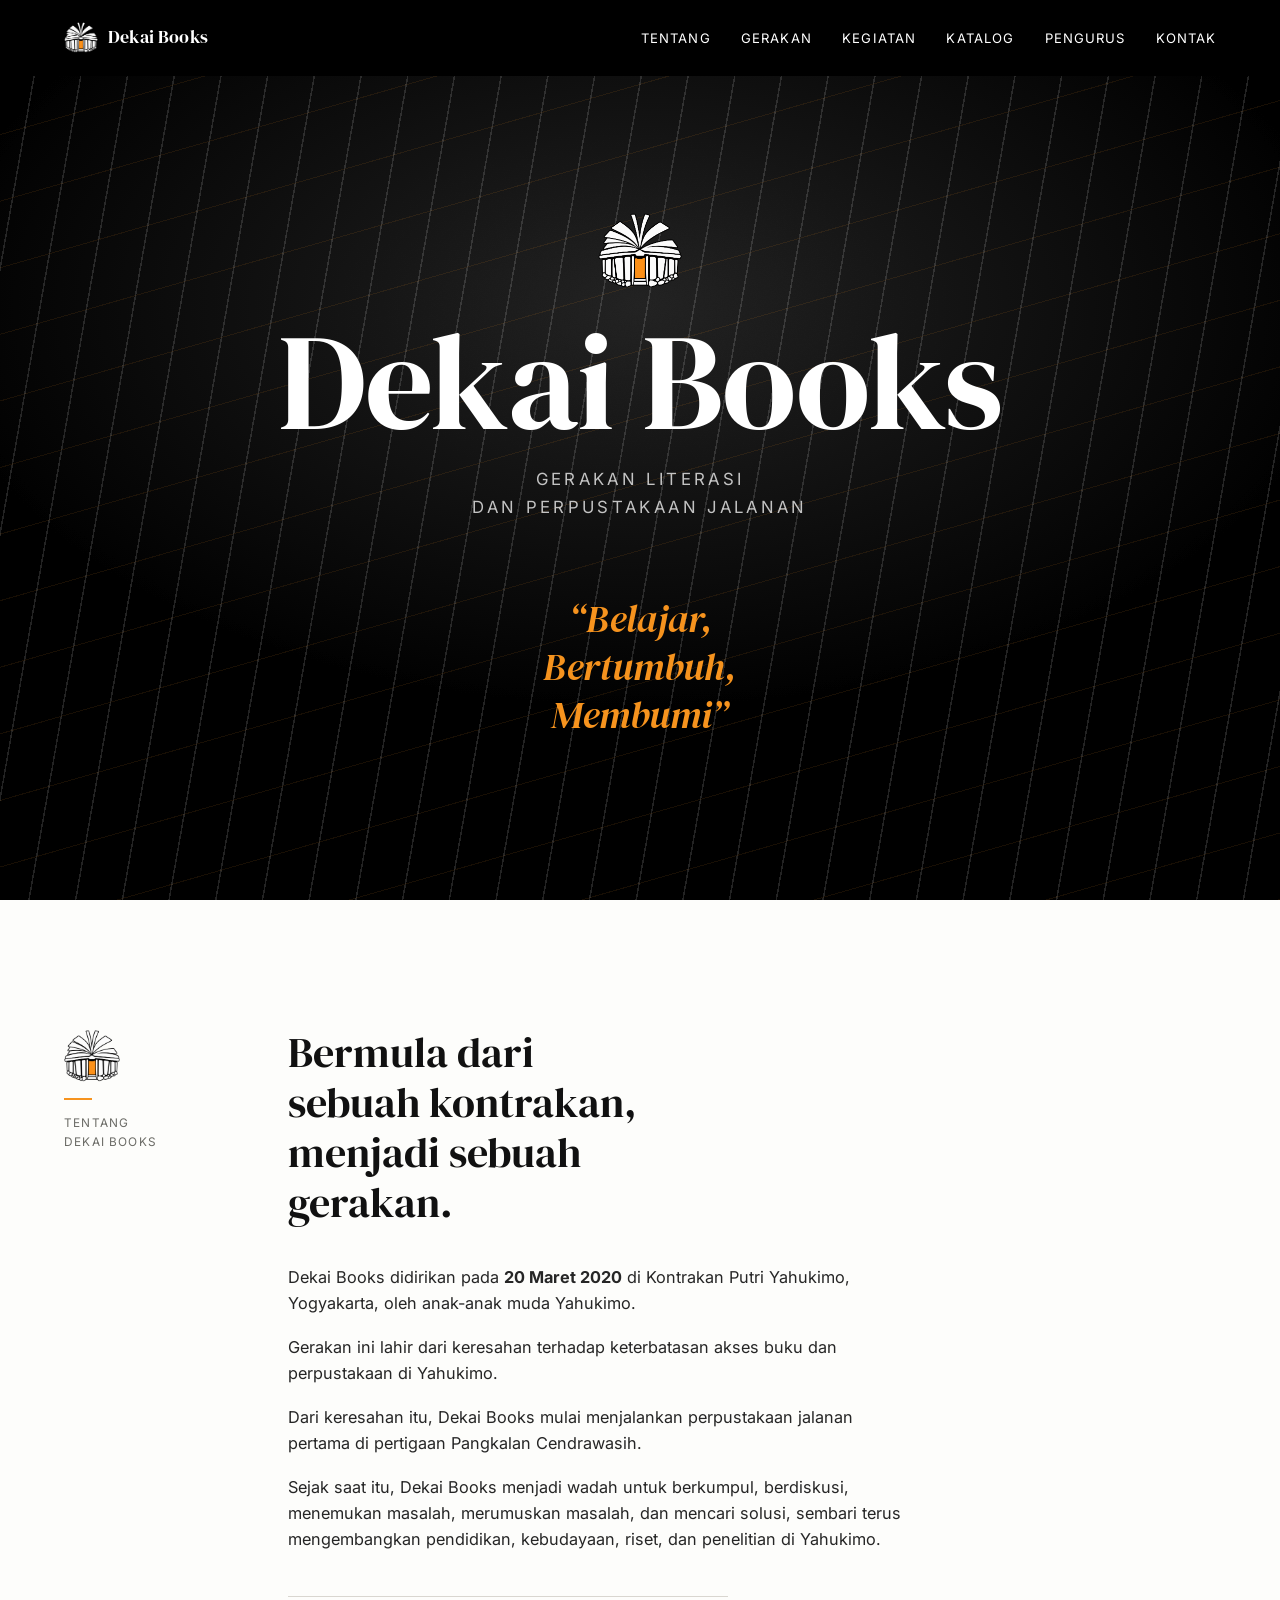
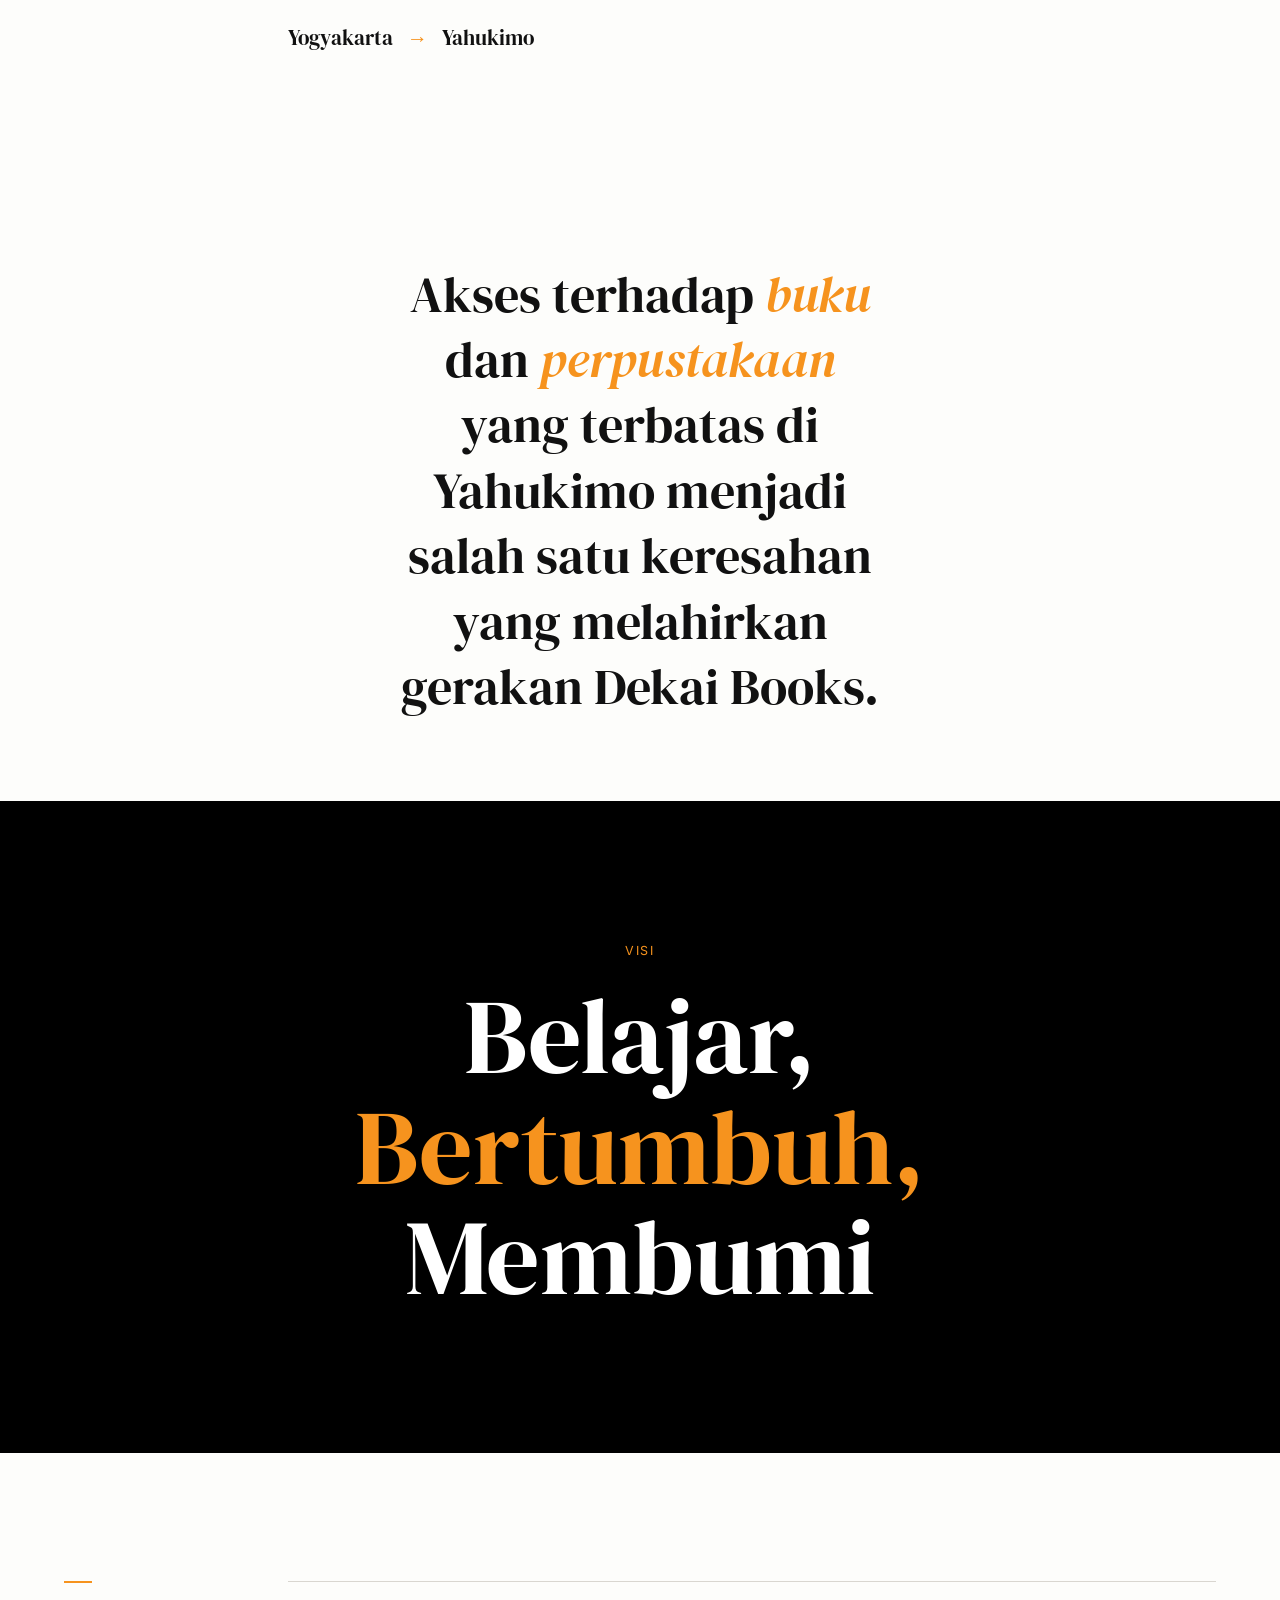
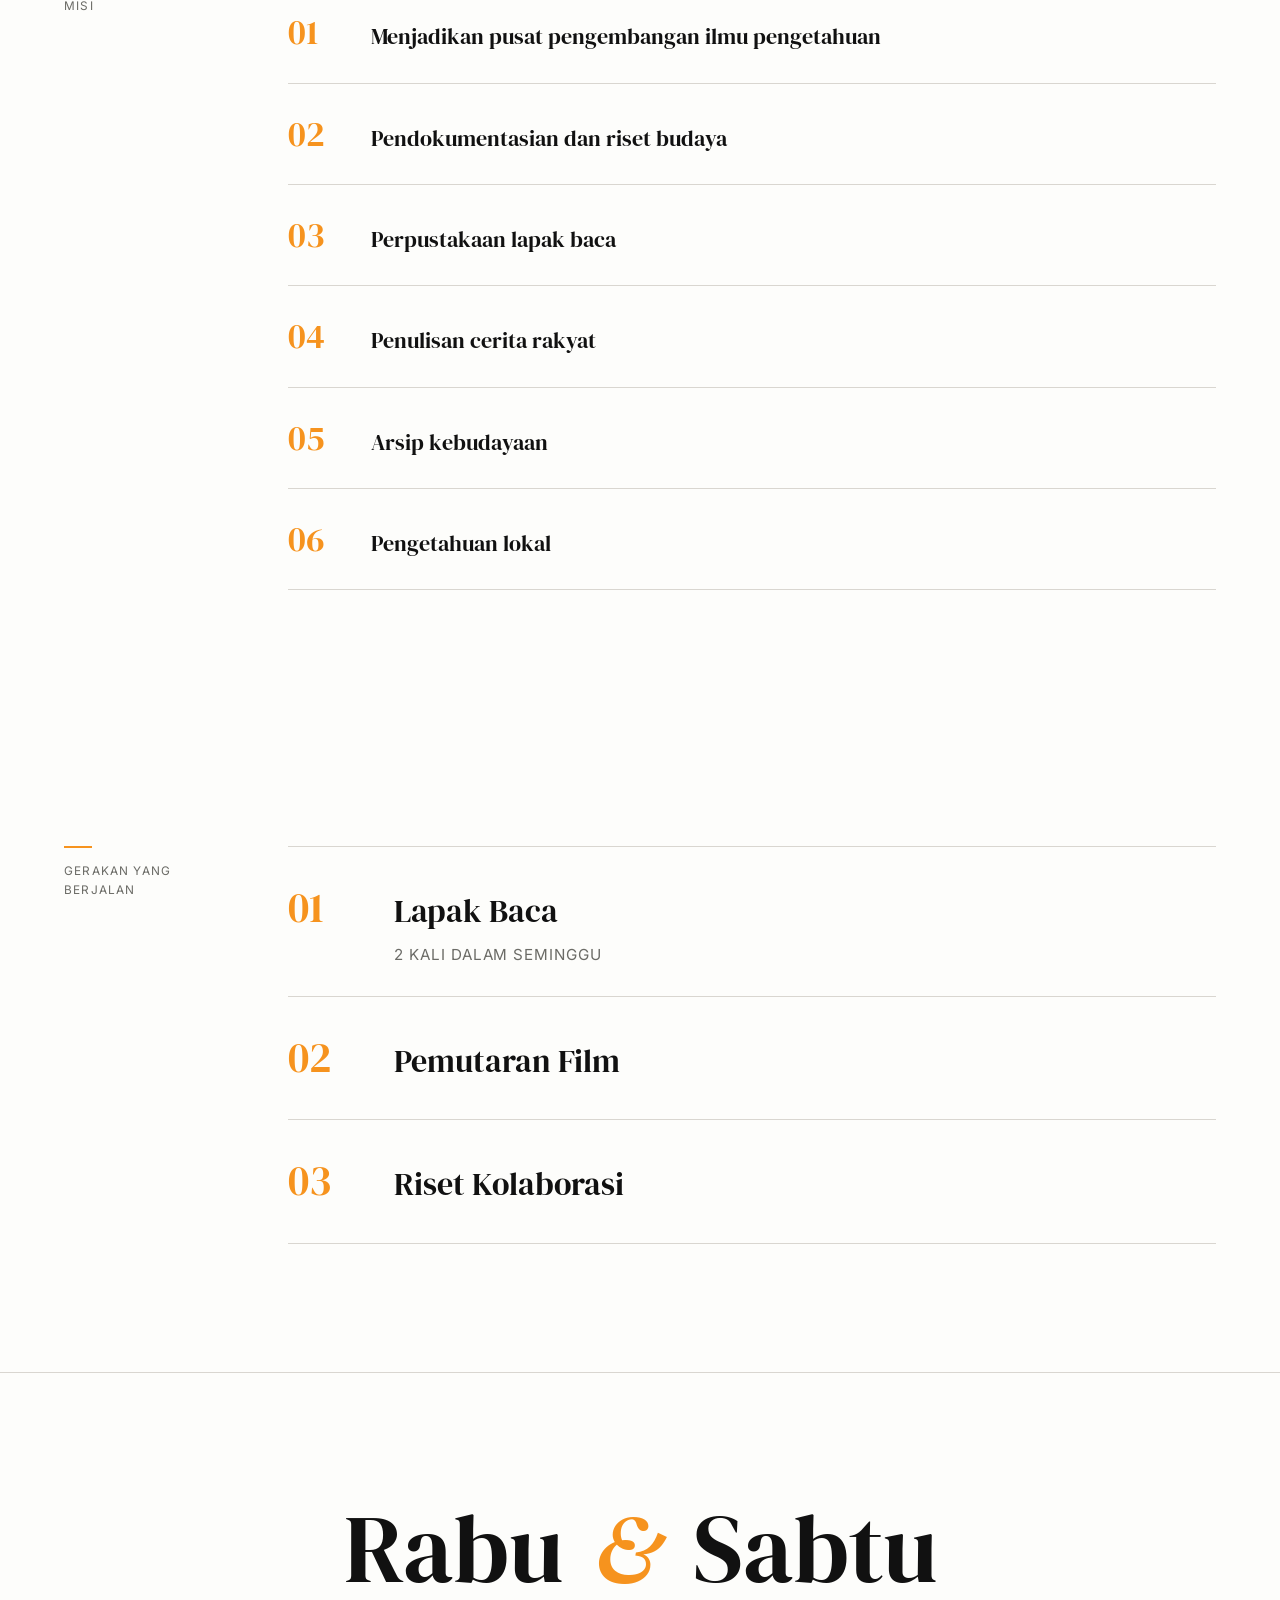
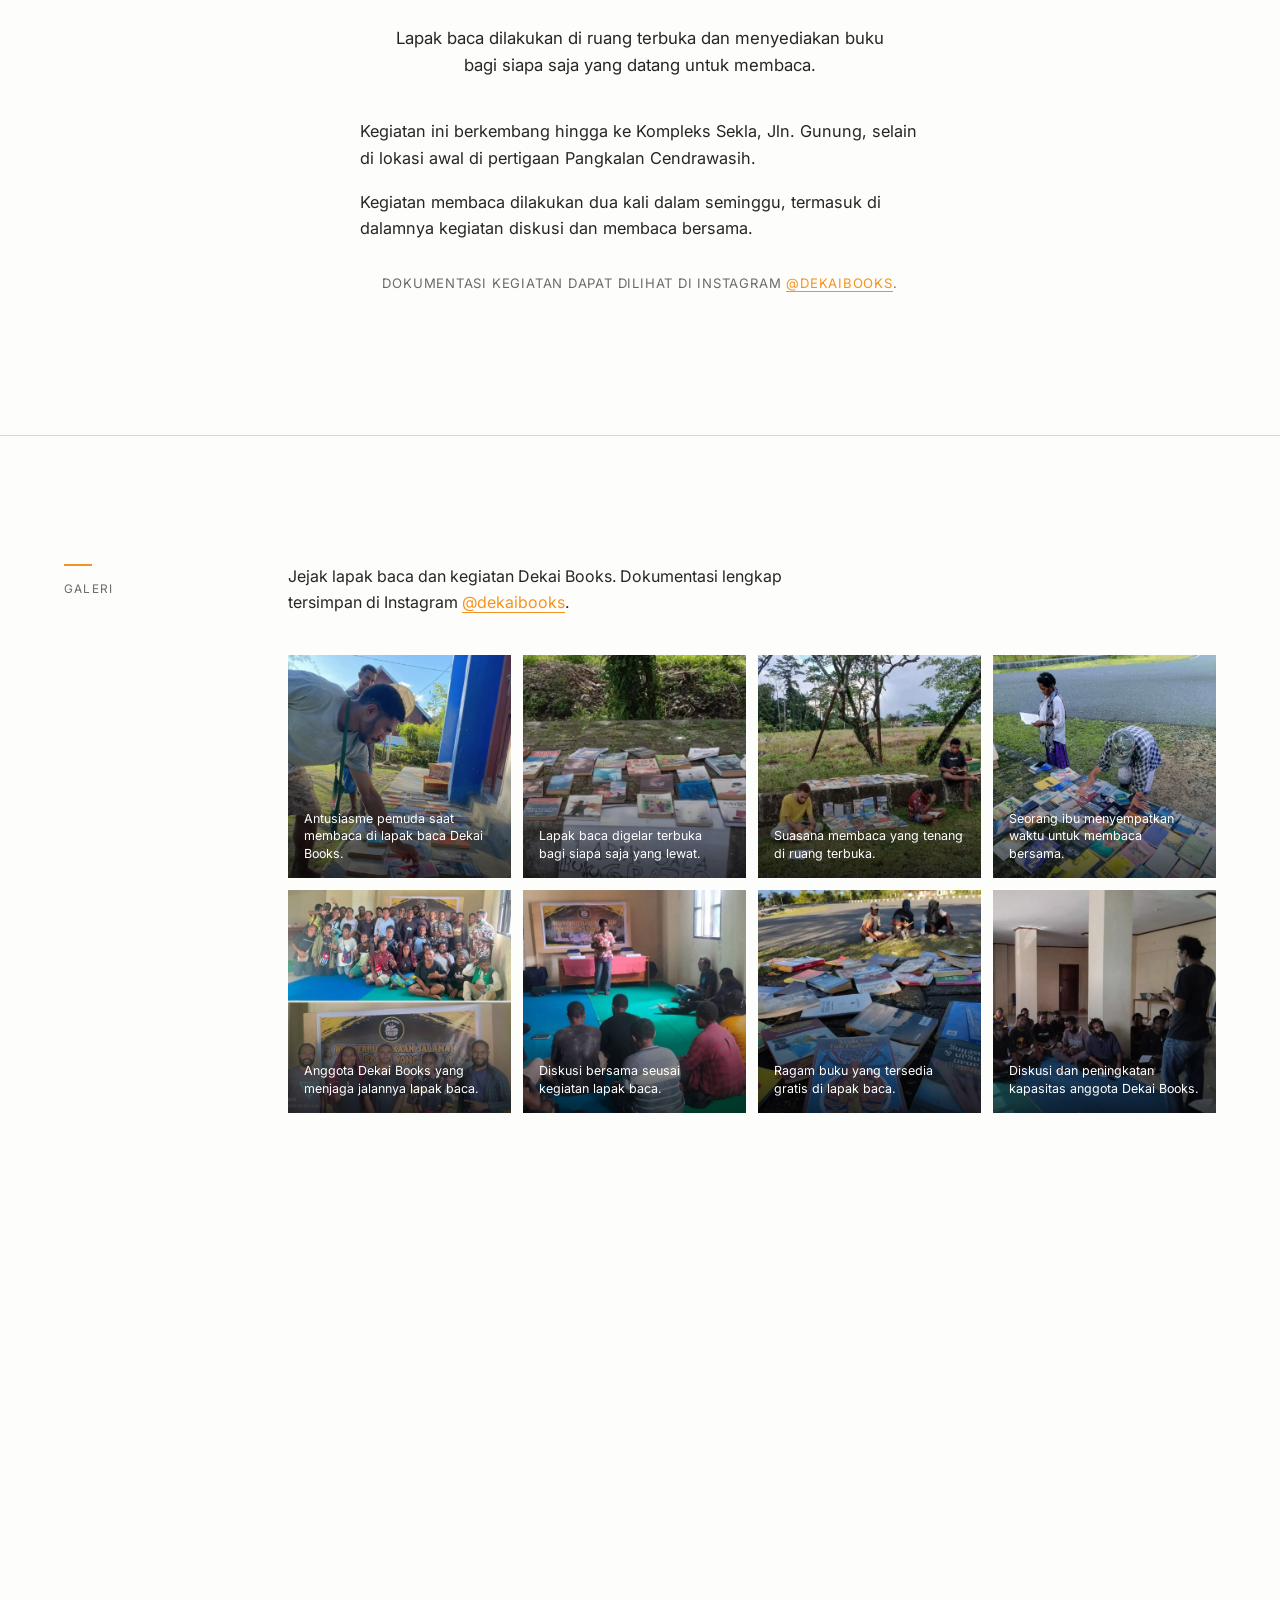
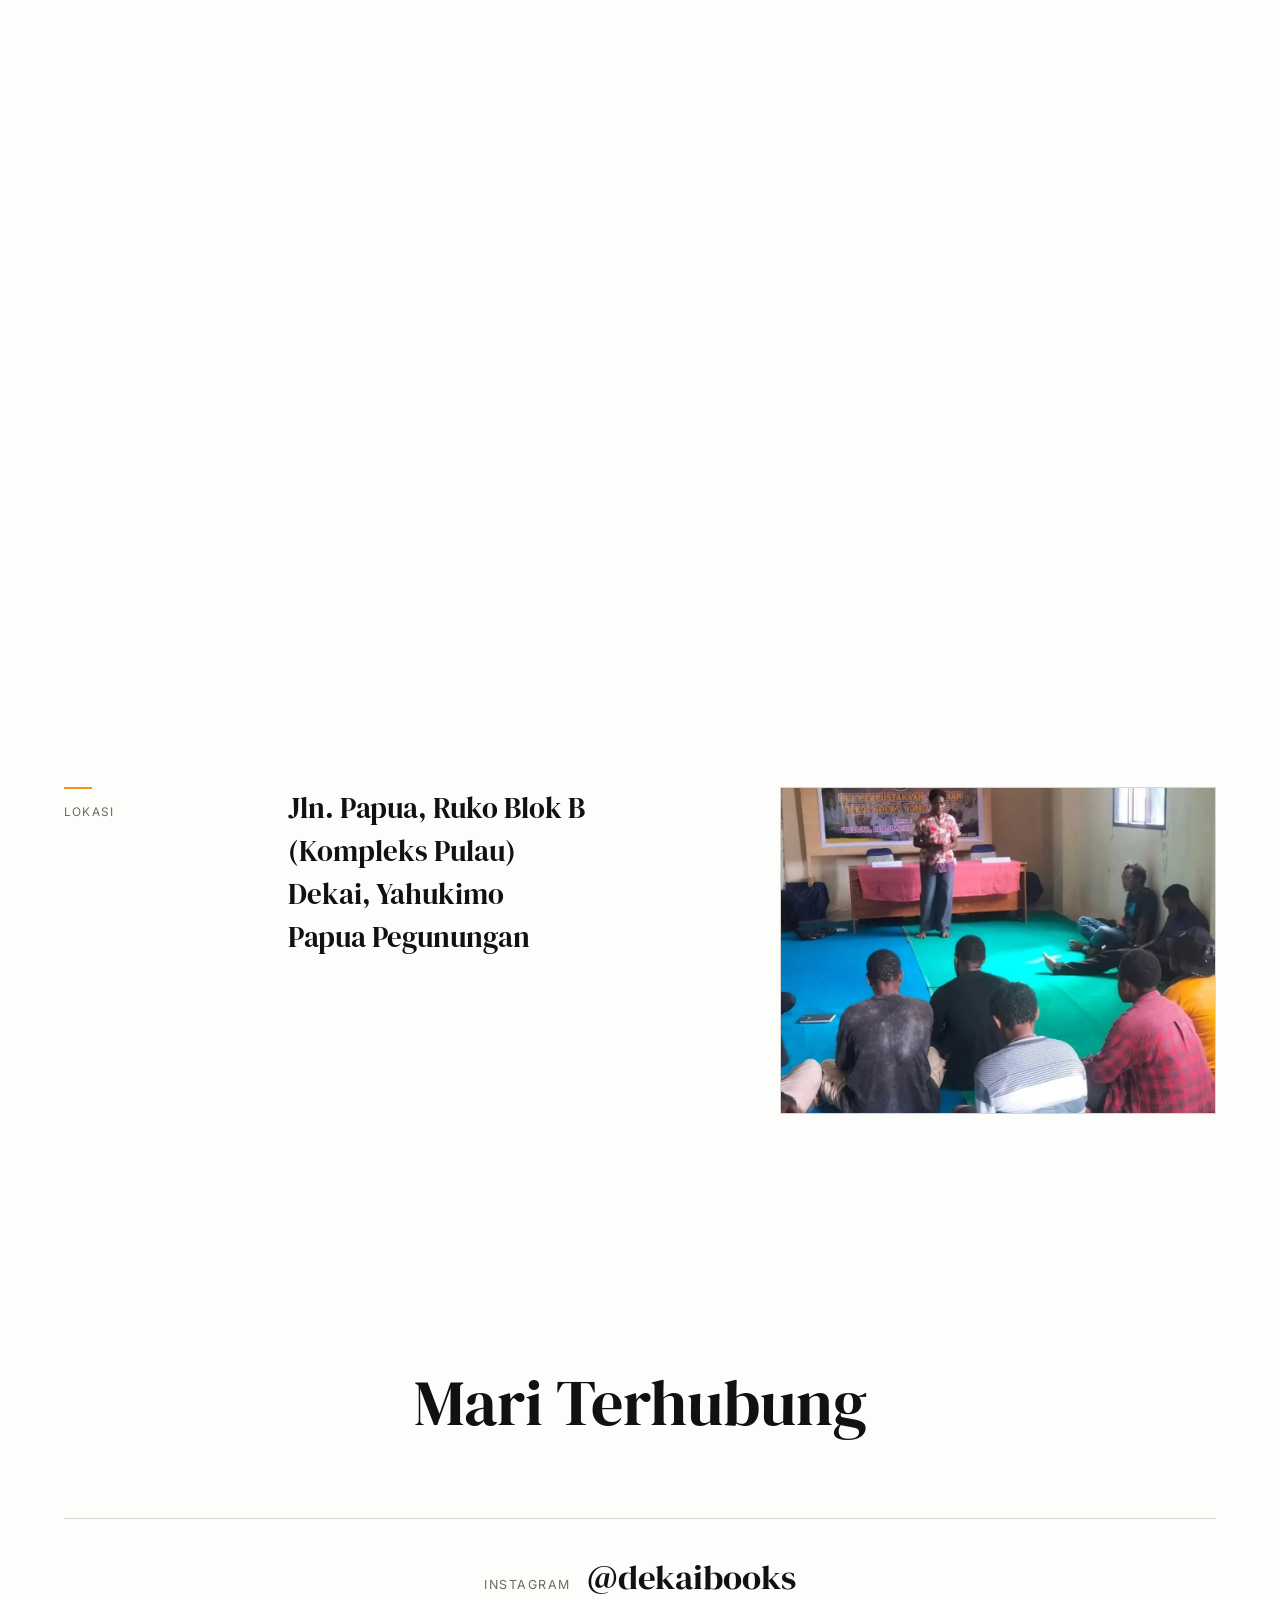
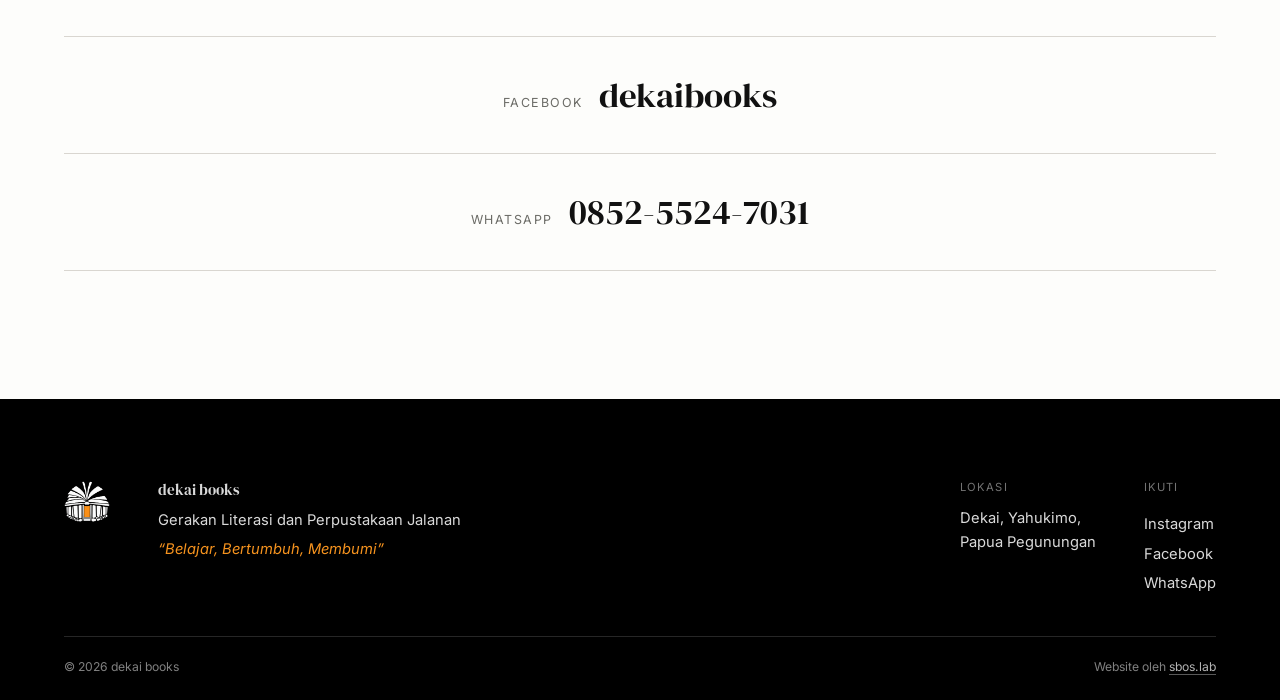
==== commit c572ab42: "Updated : Section media" ====
--- a/index.html
+++ b/index.html
@@ -10,11 +10,11 @@
 <meta property="og:type" content="website">
 <meta property="og:title" content="Dekai Books | Gerakan Literasi dan Perpustakaan Jalanan">
 <meta property="og:description" content="Gerakan literasi dan perpustakaan jalanan dari Yahukimo, Papua Pegunungan. Belajar, Bertumbuh, Membumi.">
-<meta property="og:image" content="assets/img/logo.webp">
+<meta property="og:image" content="assets/img/logo.png">
 <meta property="og:locale" content="id_ID">
 
-<link rel="icon" type="image/webp" href="assets/img/logo.webp">
-<link rel="apple-touch-icon" href="assets/img/logo.webp">
+<link rel="icon" type="image/png" href="assets/img/logo.png">
+<link rel="apple-touch-icon" href="assets/img/logo.png">
 
 <link rel="preconnect" href="https://fonts.googleapis.com">
 <link rel="preconnect" href="https://fonts.gstatic.com" crossorigin>
@@ -22,39 +22,18 @@
 
 <link rel="stylesheet" href="assets/css/style.css">
 </head>
-<body>
+<body data-page="home">
 
 <a class="skip-link" href="#konten">Langsung ke konten</a>
 
-<header class="site-header" id="site-header">
-  <div class="header-inner">
-    <a href="#beranda" class="brand">
-      <img src="assets/img/logo.webp" alt="Dekai Books" class="brand-logo">
-      <span class="brand-name">Dekai Books</span>
-    </a>
-
-    <button class="nav-toggle" id="nav-toggle" aria-expanded="false" aria-controls="primary-nav" aria-label="Buka menu">
-      <span></span><span></span><span></span>
-    </button>
-
-    <nav class="primary-nav" id="primary-nav">
-      <ol>
-        <li><a href="#tentang">Tentang</a></li>
-        <li><a href="#gerakan">Gerakan</a></li>
-        <li><a href="#kegiatan">Kegiatan</a></li>
-        <li><a href="#pengurus">Pengurus</a></li>
-        <li><a href="#kontak">Kontak</a></li>
-      </ol>
-    </nav>
-  </div>
-</header>
+<header class="site-header" id="site-header"></header>
 
 <main id="konten">
 
   <!-- HERO -->
   <section class="hero" id="beranda">
     <div class="hero-main">
-      <img src="assets/img/logo.webp" alt="Logo Dekai Books" class="hero-logo">
+      <img src="assets/img/logo.png" alt="Logo Dekai Books" class="hero-logo">
       <h1 class="hero-title">Dekai Books</h1>
       <p class="hero-sub">Gerakan Literasi<br>dan Perpustakaan Jalanan</p>
     </div>
@@ -70,6 +49,7 @@
   <section class="section" id="tentang">
     <div class="section-grid">
       <div class="section-side">
+        <img src="assets/img/logo.png" alt="Logo Dekai Books" class="section-side-logo">
         <span class="section-mark"></span>
         <span class="section-label">Tentang<br>Dekai Books</span>
       </div>
@@ -244,6 +224,62 @@
             <img src="assets/img/galeri/8.webp" alt="Diskusi dan peningkatan kapasitas anggota Dekai Books." loading="lazy">
             <span class="gallery-caption">Diskusi dan peningkatan kapasitas anggota Dekai Books.</span>
           </button>
+        </div>
+      </div>
+    </div>
+  </section>
+
+  <!-- BERITA -->
+  <section class="section" id="berita">
+    <div class="section-grid">
+      <div class="section-side">
+        <span class="section-mark"></span>
+        <span class="section-label">Liputan<br>Media</span>
+      </div>
+      <div class="section-body">
+        <h2 class="section-title">Dekai Books di Media</h2>
+        <p class="berita-intro">Sejumlah liputan media tentang perjalanan Dekai Books.</p>
+
+        <div class="berita-grid">
+          <a class="berita-card" href="https://nokenwene.com/2022/02/23/trotoar-disulap-jadi-rak-buku-dekai-books/" target="_blank" rel="noopener">
+            <div class="berita-thumb">
+              <img src="assets/img/berita/1.webp" alt="Trotoar Disulap Jadi Rak Buku Dekai Books" loading="lazy">
+            </div>
+            <div class="berita-info">
+              <span class="berita-source">nokenwene.com &middot; 23 Februari 2022</span>
+              <h3 class="berita-title">Trotoar Disulap Jadi Rak Buku Dekai Books</h3>
+            </div>
+          </a>
+
+          <a class="berita-card" href="https://suarapapua.com/2022/01/27/dekai-books-kembali-gelar-lapak-baca-gratis-di-jalan/" target="_blank" rel="noopener">
+            <div class="berita-thumb">
+              <img src="assets/img/berita/2.webp" alt="Dekai Books Kembali Gelar Lapak Baca Gratis di Jalan" loading="lazy">
+            </div>
+            <div class="berita-info">
+              <span class="berita-source">suarapapua.com &middot; 27 Januari 2022</span>
+              <h3 class="berita-title">Dekai Books Kembali Gelar Lapak Baca Gratis di Jalan</h3>
+            </div>
+          </a>
+
+          <a class="berita-card" href="https://nokenwene.com/2021/09/02/dekaibooks-wujudkan-yahukimo-cerdas-dengan-perpustakaan-jalanan/" target="_blank" rel="noopener">
+            <div class="berita-thumb">
+              <img src="assets/img/berita/3.webp" alt="Dekaibooks Wujudkan Yahukimo Cerdas dengan Perpustakaan Jalanan" loading="lazy">
+            </div>
+            <div class="berita-info">
+              <span class="berita-source">nokenwene.com &middot; 2 September 2021</span>
+              <h3 class="berita-title">Dekaibooks Wujudkan Yahukimo Cerdas dengan Perpustakaan Jalanan</h3>
+            </div>
+          </a>
+
+          <a class="berita-card" href="https://jayapura.inews.id/read/572788/hut-ke-4-perpustakaan-jalanan-dekai-books-belajar-bertumbuh-dan-berdampak" target="_blank" rel="noopener">
+            <div class="berita-thumb">
+              <img src="assets/img/berita/4.webp" alt="HUT Ke-4 Perpustakaan Jalanan Dekai Books: Belajar, Bertumbuh, dan Berdampak" loading="lazy">
+            </div>
+            <div class="berita-info">
+              <span class="berita-source">jayapura.inews.id</span>
+              <h3 class="berita-title">HUT Ke-4 Perpustakaan Jalanan Dekai Books: &ldquo;Belajar, Bertumbuh, dan Berdampak&rdquo;</h3>
+            </div>
+          </a>
         </div>
       </div>
     </div>
@@ -325,6 +361,10 @@
           Dekai, Yahukimo<br>
           Papua Pegunungan
         </address>
+
+        <figure class="lokasi-photo">
+          <img src="assets/img/galeri/6.webp" alt="Diskusi bersama seusai kegiatan lapak baca." loading="lazy">
+        </figure>
       </div>
     </div>
   </section>
@@ -357,47 +397,10 @@
 
 </main>
 
-<footer class="site-footer">
-  <div class="footer-inner">
-    <img src="assets/img/logo.webp" alt="Dekai Books" class="footer-logo">
-
-    <div class="footer-text">
-      <p class="footer-name">dekai books</p>
-      <p>Gerakan Literasi dan Perpustakaan Jalanan</p>
-      <p class="footer-tagline">&ldquo;Belajar, Bertumbuh, Membumi&rdquo;</p>
-    </div>
-
-    <div class="footer-location">
-      <span class="footer-label">Lokasi</span>
-      <p>Dekai, Yahukimo,<br>Papua Pegunungan</p>
-    </div>
-
-    <div class="footer-social">
-      <span class="footer-label">Ikuti</span>
-      <a href="https://www.instagram.com/dekaibooks" target="_blank" rel="noopener">Instagram</a>
-      <a href="https://www.facebook.com/dekaibooks/" target="_blank" rel="noopener">Facebook</a>
-      <a href="https://wa.me/6285255247031" target="_blank" rel="noopener">WhatsApp</a>
-    </div>
-  </div>
-
-  <div class="footer-bottom">
-    <span>&copy; 2026 dekai books</span>
-    <span class="footer-credit">Website oleh <a href="https://projectbos.web.id" target="_blank" rel="noopener">sbos.lab</a></span>
-  </div>
-</footer>
+<footer class="site-footer" id="site-footer"></footer>
 
 <!-- FLOATING SOCIAL -->
-<div class="float-social" id="float-social">
-  <a href="https://wa.me/6285255247031" target="_blank" rel="noopener" class="float-btn float-btn--wa" aria-label="Chat WhatsApp">
-    <svg viewBox="0 0 24 24" aria-hidden="true"><path d="M17.5 14.4c-.3-.1-1.7-.9-2-.9-.3-.1-.5-.1-.7.1-.2.3-.8.9-.9 1.1-.2.2-.3.2-.6.1-.3-.1-1.2-.5-2.3-1.5-.9-.8-1.4-1.7-1.6-2-.2-.3 0-.5.1-.6.1-.1.3-.3.4-.5.1-.1.2-.3.3-.4.1-.2 0-.4 0-.5C10.1 9 9.6 7.8 9.4 7.3c-.2-.4-.4-.4-.6-.4h-.5c-.2 0-.5.1-.7.3-.3.3-1 1-1 2.4s1 2.8 1.2 3c.1.2 2 3.1 4.9 4.3.7.3 1.2.5 1.6.6.7.2 1.3.2 1.8.1.5-.1 1.7-.7 2-1.4.2-.7.2-1.2.1-1.4-.1-.1-.3-.2-.6-.3z"/><path d="M12 2C6.5 2 2 6.5 2 12c0 1.9.5 3.7 1.5 5.3L2 22l4.8-1.5c1.5.8 3.3 1.3 5.2 1.3 5.5 0 10-4.5 10-10S17.5 2 12 2zm0 18.2c-1.7 0-3.4-.5-4.8-1.3l-.3-.2-3.1.9.9-3-.2-.3C3.6 14.6 3 13.3 3 12c0-5 4-9 9-9s9 4 9 9-4 9-9 9z"/></svg>
-  </a>
-  <a href="https://www.instagram.com/dekaibooks" target="_blank" rel="noopener" class="float-btn float-btn--ig" aria-label="Instagram Dekai Books">
-    <svg viewBox="0 0 24 24" aria-hidden="true"><rect x="3" y="3" width="18" height="18" rx="5" fill="none" stroke="currentColor" stroke-width="1.6"/><circle cx="12" cy="12" r="4.2" fill="none" stroke="currentColor" stroke-width="1.6"/><circle cx="17.3" cy="6.7" r="1.1"/></svg>
-  </a>
-  <a href="https://www.facebook.com/dekaibooks/" target="_blank" rel="noopener" class="float-btn float-btn--fb" aria-label="Facebook Dekai Books">
-    <svg viewBox="0 0 24 24" aria-hidden="true"><path d="M14.5 21v-7.5H17l.4-3H14.5V8.4c0-.9.2-1.5 1.5-1.5H17.5V4.2C17.2 4.1 16.2 4 15 4c-2.4 0-4 1.5-4 4.1V10.5H8.5v3H11V21h3.5z"/></svg>
-  </a>
-</div>
+<div class="float-social" id="float-social"></div>
 
 <!-- LIGHTBOX -->
 <div class="lightbox" id="lightbox" aria-hidden="true">
@@ -410,6 +413,7 @@
   <button class="lightbox-nav lightbox-next" id="lightbox-next" type="button" aria-label="Foto berikutnya">&rarr;</button>
 </div>
 
+<script src="assets/js/partials.js"></script>
 <script src="assets/js/script.js"></script>
 </body>
 </html>
--- a/assets/css/style.css
+++ b/assets/css/style.css
@@ -126,6 +126,8 @@
 }
 .primary-nav a:hover::after,
 .primary-nav a:focus-visible::after { width: 100%; }
+.primary-nav a[aria-current="page"] { color: var(--orange); }
+.primary-nav a[aria-current="page"]::after { width: 100%; }
 
 .nav-toggle {
   display: none;
@@ -156,7 +158,8 @@
 .hero {
   position: relative;
   min-height: 100svh;
-  background: var(--black);
+  background:
+    radial-gradient(ellipse 75% 60% at 50% 34%, #212121 0%, #000000 74%);
   color: var(--white);
   display: flex;
   flex-direction: column;
@@ -171,21 +174,40 @@
   content: "";
   position: absolute;
   inset: 0;
-  background-image: repeating-linear-gradient(
-    100deg,
-    rgba(255, 255, 255, .07) 0px,
-    rgba(255, 255, 255, .07) 1px,
-    transparent 1px,
-    transparent 46px
-  );
-  animation: heroLines 34s linear infinite;
+  z-index: 0;
+  background-image:
+    repeating-linear-gradient(
+      100deg,
+      rgba(255, 255, 255, .13) 0px,
+      rgba(255, 255, 255, .13) 1.5px,
+      transparent 1.5px,
+      transparent 46px
+    ),
+    repeating-linear-gradient(
+      -16deg,
+      rgba(246, 147, 30, .09) 0px,
+      rgba(246, 147, 30, .09) 1px,
+      transparent 1px,
+      transparent 64px
+    );
+  animation: heroLines 42s linear infinite;
   pointer-events: none;
 }
 
-/* Offset equals eight full stripe periods projected onto x/y, so the loop is seamless */
+/* Offsets equal whole stripe periods projected onto x/y for each layer, so the loop is seamless */
 @keyframes heroLines {
-  from { background-position: 0 0; }
-  to   { background-position: 362px 64px; }
+  from { background-position: 0 0, 0 0; }
+  to   { background-position: 362px 64px, -106px -369px; }
+}
+
+.hero::after {
+  content: "";
+  position: absolute;
+  inset: 0;
+  z-index: 0;
+  background-image: url("data:image/svg+xml,%3Csvg xmlns='http://www.w3.org/2000/svg' width='180' height='180'%3E%3Cfilter id='n'%3E%3CfeTurbulence type='fractalNoise' baseFrequency='0.85' numOctaves='2' stitchTiles='stitch'/%3E%3CfeColorMatrix type='matrix' values='0 0 0 0 1 0 0 0 0 1 0 0 0 0 1 0 0 0 0.08 0'/%3E%3C/filter%3E%3Crect width='100%25' height='100%25' filter='url(%23n)'/%3E%3C/svg%3E");
+  mix-blend-mode: overlay;
+  pointer-events: none;
 }
 
 .hero-main, .hero-quote {
@@ -266,6 +288,11 @@
   width: 28px;
   height: 2px;
   background: var(--orange);
+}
+.section-side-logo {
+  width: 56px;
+  height: 56px;
+  object-fit: contain;
 }
 .section-label {
   font-size: .74rem;
@@ -527,6 +554,62 @@
   line-height: 1.4;
 }
 
+/* ---------------------------------- Berita ---------------------------------- */
+
+.berita-intro {
+  max-width: 56ch;
+  color: #262626;
+  margin: 0 0 36px;
+}
+
+.berita-grid {
+  display: grid;
+  grid-template-columns: 1fr 1fr;
+  gap: clamp(20px, 3vw, 32px);
+}
+
+.berita-card {
+  display: block;
+  background: var(--white);
+  box-shadow: 0 1px 2px rgba(0, 0, 0, .04), 0 14px 30px rgba(0, 0, 0, .07);
+  transition: transform .35s var(--ease), box-shadow .35s var(--ease);
+}
+.berita-card:hover,
+.berita-card:focus-visible {
+  transform: translateY(-4px);
+  box-shadow: 0 2px 4px rgba(0, 0, 0, .06), 0 22px 40px rgba(0, 0, 0, .12);
+}
+
+.berita-thumb {
+  aspect-ratio: 16 / 9;
+  overflow: hidden;
+}
+.berita-thumb img {
+  width: 100%;
+  height: 100%;
+  object-fit: cover;
+  display: block;
+  transition: transform .6s var(--ease);
+}
+.berita-card:hover .berita-thumb img { transform: scale(1.045); }
+
+.berita-info {
+  padding: clamp(18px, 3vw, 26px);
+}
+.berita-source {
+  display: block;
+  font-size: .76rem;
+  color: var(--muted);
+  margin-bottom: 10px;
+}
+.berita-title {
+  font-size: clamp(1.05rem, 1.8vw, 1.25rem);
+  line-height: 1.35;
+  color: var(--ink);
+  transition: color .3s var(--ease);
+}
+.berita-card:hover .berita-title { color: var(--orange); }
+
 /* ---------------------------------- Lightbox ---------------------------------- */
 
 .lightbox {
@@ -662,10 +745,116 @@
 
 /* ---------------------------------- Lokasi ---------------------------------- */
 
+.lokasi-body {
+  display: grid;
+  grid-template-columns: 1fr 1fr;
+  gap: clamp(24px, 5vw, 56px);
+  align-items: start;
+}
 .lokasi-body address {
   font-family: var(--font-head);
   font-size: clamp(1.3rem, 2.6vw, 1.8rem);
   line-height: 1.5;
+}
+.lokasi-photo {
+  margin: 0;
+  aspect-ratio: 4 / 3;
+  overflow: hidden;
+  border: 1px solid var(--line);
+}
+.lokasi-photo img {
+  width: 100%;
+  height: 100%;
+  object-fit: cover;
+  display: block;
+}
+
+/* ---------------------------------- Katalog ---------------------------------- */
+
+.katalog-intro {
+  max-width: 60ch;
+  color: #262626;
+  margin: 0 0 32px;
+}
+
+.katalog-toolbar {
+  display: flex;
+  align-items: baseline;
+  gap: 16px;
+  flex-wrap: wrap;
+  padding-bottom: 16px;
+  border-bottom: 1px solid var(--ink);
+  margin-bottom: 4px;
+}
+.katalog-search-label {
+  font-size: .74rem;
+  text-transform: uppercase;
+  letter-spacing: .1em;
+  color: var(--muted);
+}
+.katalog-search {
+  flex: 1 1 240px;
+  min-width: 0;
+  border: none;
+  border-bottom: 1px solid var(--line);
+  background: none;
+  font-family: var(--font-body);
+  font-size: 1rem;
+  padding: 6px 2px;
+  color: var(--ink);
+  transition: border-color .3s var(--ease);
+}
+.katalog-search:focus {
+  outline: none;
+  border-bottom-color: var(--orange);
+}
+.katalog-count {
+  font-size: .78rem;
+  text-transform: uppercase;
+  letter-spacing: .08em;
+  color: var(--muted);
+  margin-left: auto;
+  white-space: nowrap;
+}
+
+.katalog-state {
+  padding: 40px 0;
+  color: var(--muted);
+  font-size: .95rem;
+  max-width: 50ch;
+}
+
+.katalog-table-wrap {
+  overflow-x: auto;
+}
+.katalog-table {
+  width: 100%;
+  border-collapse: collapse;
+}
+.katalog-table th,
+.katalog-table td {
+  text-align: left;
+  padding: 14px 20px 14px 0;
+  border-top: 1px solid var(--line);
+  font-size: .92rem;
+  vertical-align: top;
+}
+.katalog-table thead th {
+  font-size: .72rem;
+  text-transform: uppercase;
+  letter-spacing: .08em;
+  color: var(--muted);
+  border-top: none;
+  padding-bottom: 10px;
+  white-space: nowrap;
+}
+.katalog-table tbody tr:last-child td {
+  border-bottom: 1px solid var(--line);
+}
+.katalog-table tbody td:first-child {
+  font-family: var(--font-head);
+  font-size: 1.05rem;
+  color: var(--ink);
 }
 
 /* ---------------------------------- Kontak ---------------------------------- */
@@ -813,8 +1002,11 @@
 @media (max-width: 860px) {
   .section-grid { grid-template-columns: 1fr; }
   .section-side { flex-direction: row; align-items: center; gap: 14px; }
+  .section-side-logo { width: 40px; height: 40px; }
   .dukung-columns { grid-template-columns: 1fr; }
+  .lokasi-body { grid-template-columns: 1fr; }
   .gallery-grid { grid-template-columns: repeat(2, 1fr); }
+  .berita-grid { grid-template-columns: 1fr; }
   .footer-inner { grid-template-columns: 1fr 1fr; }
 }
 
